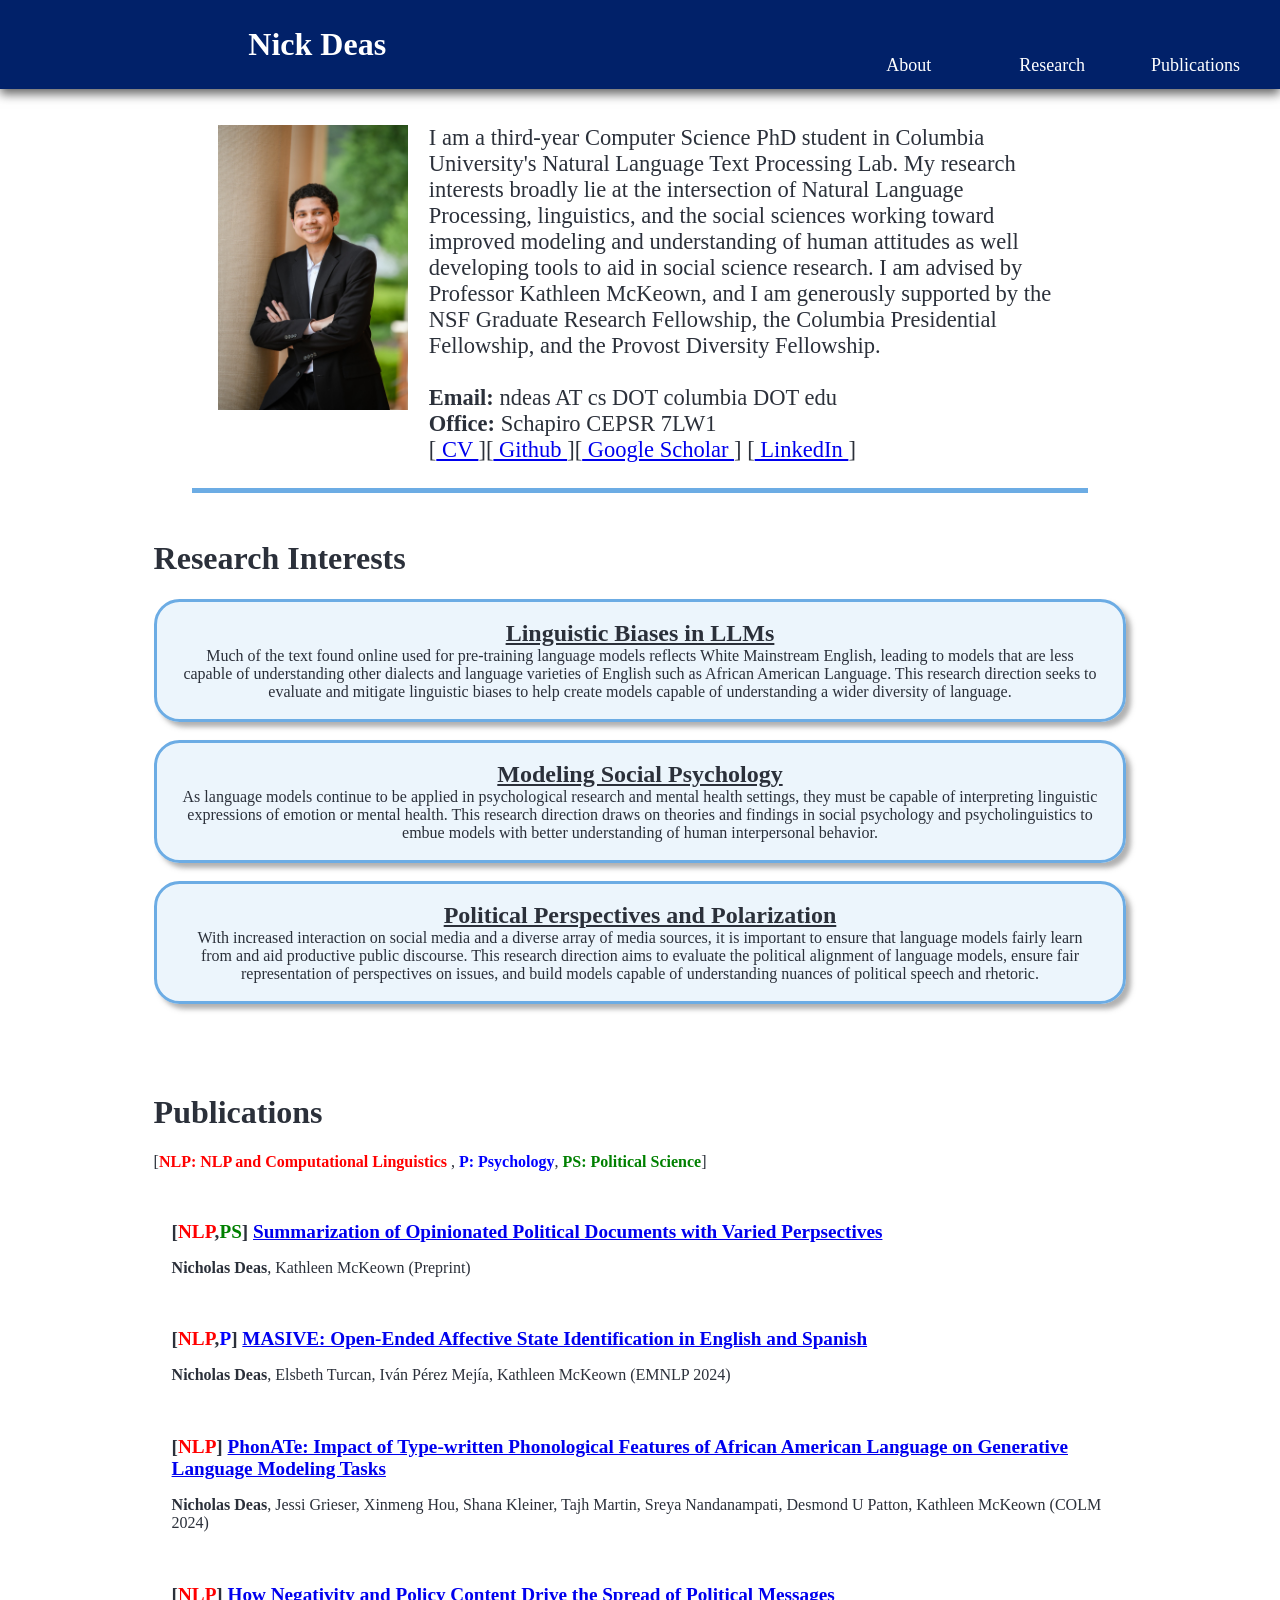
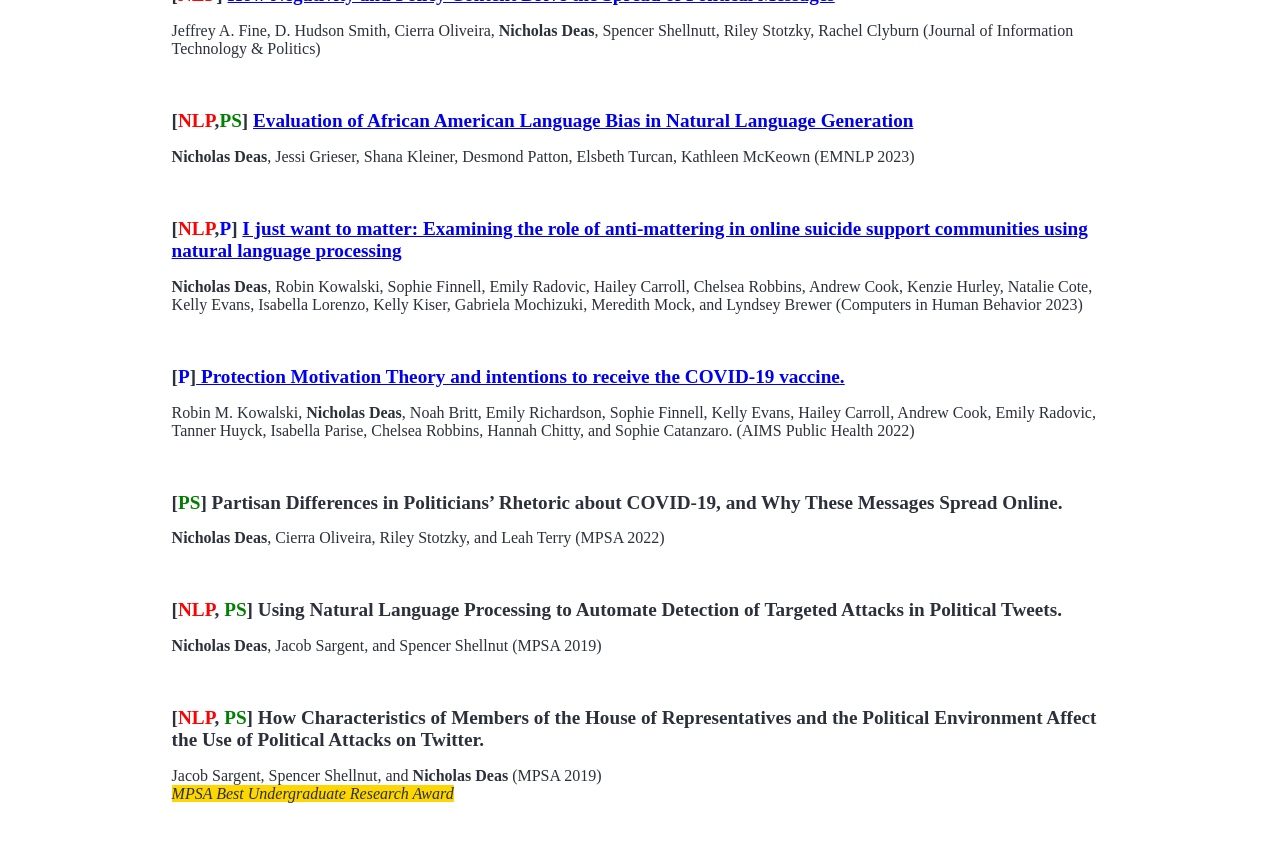
==== index.html @ c9cee037 "November 2024 Update" ====
<!DOCTYPE html>

<html>
	<head>
		<title> Nicholas Deas - PhD Student </title>


		<link rel="stylesheet" href="./static/css/stylesheet.css">

	</head>

	<body>

		<div id = 'header'>

			<div class = 'header-spacer'>

			</div>

			<h1>
				Nick Deas
			</h1>

			<div class = 'header-spacer'>

			</div>

			<div class = 'nav-item'>
				<a href = '#about-box'> About </a>
			</div>

			<div class = 'nav-item'>
				<a href = '#research-box'> Research </a>
			</div>

			<div class = 'nav-item'>
				<a href = '#pub-box'> Publications </a>
			</div>

		</div>

		<div id = 'main'>

			<div id = 'about-box' class = 'content-box'>

				<div class = 'img-box'>
					<img src='./static/images/headshot.jpg'/>
				</div>

				<div class = 'bio-box'>
					I am a third-year Computer Science PhD student in Columbia University's Natural Language Text Processing Lab. My research interests broadly lie at the intersection of Natural Language Processing, linguistics, and the social sciences working toward improved modeling and understanding of human attitudes as well developing tools to aid in social science research. I am advised by Professor Kathleen McKeown, and I am generously supported by the NSF Graduate Research Fellowship, the Columbia Presidential Fellowship, and the Provost Diversity Fellowship.
				<!-- </div> -->

				<!-- <div class = 'contact-box'> -->
					<br>
					<br><strong>Email:</strong> ndeas AT cs DOT columbia DOT edu 
					<br><strong> Office: </strong> Schapiro CEPSR 7LW1 
					<br>[<a href = 'https://www.nicholasdeas.com/cv.pdf'> CV </a>][<a href='https://github.com/NickDeas'> Github </a>][<a href="https://scholar.google.com/citations?user=hwiDX74AAAAJ&hl=en&authuser=2"> Google Scholar </a>] [<a href="https://www.linkedin.com/in/ndeas/"> LinkedIn </a>]
				</div>
			</div>

			<div id = 'research-box' class = 'content-box'>
				<h1> Research Interests </h1>
				<div class = 'research-interest'>
					<h2> Linguistic Biases in LLMs </h2>
					<p>
						Much of the text found online used for pre-training language models reflects White Mainstream English, leading to models that are less capable of understanding other dialects and language varieties of English such as African American Language. This research direction seeks to evaluate and mitigate linguistic biases to help create models capable of understanding a wider diversity of language.
					</p>
				</div>

				<div class = 'research-interest'>
					<h2> Modeling Social Psychology </h2>
					<p>
						As language models continue to be applied in psychological research and mental health settings, they must be capable of interpreting linguistic expressions of emotion or mental health. This research direction draws on theories and findings in social psychology and psycholinguistics to embue models with better understanding of human interpersonal behavior.
					</p>
				</div>

				<div class = 'research-interest'>
					<h2> Political Perspectives and Polarization </h2>
					<p>
						With increased interaction on social media and a diverse array of media sources, it is important to ensure that language models fairly learn from and aid productive public discourse. This research direction aims to evaluate the political alignment of language models, ensure fair representation of perspectives on issues, and build models capable of understanding nuances of political speech and rhetoric.
					</p>
				</div>
			</div> 

			<div id = 'pub-box' class = 'content-box'>
				<h1> Publications </h1>
				<p> [<strong style='color: red'>NLP: NLP and Computational Linguistics </strong>, <strong style = 'color:blue'> P: Psychology</strong>, <strong style='color: green'> PS: Political Science</strong>]
				<p>
				
				<div class = 'pub-item'>
					<h2>[<strong style='color:red'>NLP</strong>,<strong style='color:green'>PS</strong>]<strong> <a href = 'https://arxiv.org/abs/2411.04093'> Summarization of Opinionated Political Documents with Varied Perpsectives </a></strong> </h2>
					<strong>Nicholas Deas</strong>, Kathleen McKeown (Preprint)
				</div>
				
				<div class = 'pub-item'>
					<h2>[<strong style='color:red'>NLP</strong>,<strong style='color:blue'>P</strong>]<strong> <a href = 'https://aclanthology.org/2024.emnlp-main.1139/'> MASIVE: Open-Ended Affective State Identification in English and Spanish </a></strong> </h2>
					<strong>Nicholas Deas</strong>, Elsbeth Turcan, Iván Pérez Mejía, Kathleen McKeown (EMNLP 2024)
				</div>
				
				<div class = 'pub-item'>
					<h2>[<strong style='color:red'>NLP</strong>]<strong> <a href = 'https://openreview.net/pdf?id=rXEwxmnGQs'> PhonATe: Impact of Type-written Phonological Features of African American Language on Generative Language Modeling Tasks  </a></strong> </h2>
					<strong>Nicholas Deas</strong>, Jessi Grieser, Xinmeng Hou, Shana Kleiner, Tajh Martin, Sreya Nandanampati, Desmond U Patton, Kathleen McKeown (COLM 2024)
				</div>

				<div class = 'pub-item'>
					<h2>[<strong style='color:red'>NLP</strong>]<strong> <a href = 'https://www.tandfonline.com/doi/abs/10.1080/19331681.2024.2352475'> How Negativity and Policy Content Drive the Spread of Political Messages  </a></strong> </h2>
					Jeffrey A. Fine, D. Hudson Smith, Cierra Oliveira, <strong>Nicholas Deas</strong>, Spencer Shellnutt, Riley Stotzky, Rachel Clyburn (Journal of Information Technology &amp; Politics)
				</div>
				
				<div class = 'pub-item'>
					<h2>[<strong style='color:red'>NLP</strong>,<strong style='color:green'>PS</strong>]<strong> <a href = 'https://aclanthology.org/2023.emnlp-main.421/'> Evaluation of African American Language Bias in Natural Language Generation </a></strong> </h2>
					<strong>Nicholas Deas</strong>, Jessi Grieser, Shana Kleiner, Desmond Patton, Elsbeth Turcan, Kathleen McKeown (EMNLP 2023)
				</div>

				<div class = 'pub-item'>
					<h2>[<strong style='color:red'>NLP</strong>,<strong style='color:blue'>P</strong>]<strong> <a href = 'https://doi.org/10.1016/j.chb.2022.107499'> I just want to matter: Examining the role of anti-mattering in online suicide support communities using natural language processing </a></strong> </h2>
					<strong>Nicholas Deas</strong>, Robin Kowalski, Sophie Finnell, Emily Radovic, Hailey Carroll, Chelsea Robbins, Andrew Cook, Kenzie Hurley, Natalie Cote, Kelly Evans, Isabella Lorenzo, Kelly Kiser, Gabriela Mochizuki, Meredith Mock, and Lyndsey Brewer (Computers in Human Behavior 2023)
				</div>

				<div class = 'pub-item'>
					<h2><strong> [<strong style='color:blue'>P</strong>]<a href = 'https://doi.org/10.1177/15248399211070807'> Protection Motivation Theory and intentions to receive the COVID-19 vaccine. </a> </strong> </h2>

					Robin M. Kowalski, <strong>Nicholas Deas</strong>, Noah Britt, Emily Richardson, Sophie Finnell, Kelly Evans, Hailey Carroll, Andrew Cook, Emily Radovic, Tanner Huyck, Isabella Parise, Chelsea Robbins, Hannah Chitty, and Sophie Catanzaro. (AIMS Public Health 2022) 
				</div>
				

				<div class = 'pub-item'>
					<h2><strong> [<strong style='color:green'>PS</strong>] Partisan Differences in Politicians’ Rhetoric about COVID-19, and Why These Messages Spread Online. </strong> </h2>

					<strong>Nicholas Deas</strong>, Cierra Oliveira, Riley Stotzky, and Leah Terry (MPSA 2022)
				</div>

				<div class = 'pub-item'>
					<h2><strong> [<strong style='color:red'>NLP</strong>, <strong style='color:green'>PS</strong>] Using Natural Language Processing to Automate Detection of Targeted Attacks in Political Tweets. </strong> </h2>

					<strong>Nicholas Deas</strong>, Jacob Sargent, and Spencer Shellnut (MPSA 2019)
				</div>

				<div class = 'pub-item'>
					<h2><strong> [<strong style='color:red'>NLP</strong>, <strong style='color:green'>PS</strong>] How Characteristics of Members of the House of Representatives and the Political Environment Affect the Use of Political Attacks on Twitter. </strong> </h2>
					
					Jacob Sargent, Spencer Shellnut, and <strong>Nicholas Deas</strong> (MPSA 2019)
					<br>
					<em style = 'background-color: gold'>MPSA Best Undergraduate Research Award</em>
					

				</div>
			</div>

		</div>


	</body>

</html>
---- static/css/stylesheet.css ----
/*
	Dark Blue: #012169
	Light Blue: #6CACE4

*/

html, body {
	width: 100%;
	margin: 0px;
	padding: 0px;

	font-family: "Lucida Sans";

	color: #2B303A;

	scroll-behavior: smooth;

}

#header {
	width: 98vw;
	height: 7vh;

	background-color: #012169;

	display: flex;
	flex-direction: horizontal;
	justify-content: center;
/*	align-items: center;*/

	padding: 1vw;

	position: fixed;
	top: 0px;

	z-index: 10;

	box-shadow: 0px 5px 10px rgba(100, 100, 100, 100);

}

#header h1 {
	flex: 3;

	color: white;
	font-size: 2.5vw;

	align-self: center;
}

#header .header-spacer {
	flex-grow: 2;
}

#header .nav-item {
	flex: 1;

	position: relative;

	margin-bottom: 0px;
	margin-top: auto;
	margin-left: 1vw;
	margin-right: 1vw;

	text-align: center;
}

.nav-item a {

	text-align: center;

	text-decoration: none;
	color: white;

	font-size: 2vh;

	transition: .25s;
}

.nav-item a:hover {
	color: #6CACE4;
	font-size: 2.5vh;
}

#main {
	position: absolute;
	top: 9vh;

	width: 100%;
	margin: 0px;
	padding: 0px;

	padding-top: 2vh;

/*	border: 2px solid green;*/
}

/* About */

.content-box {
	width: 76vw;

	margin-left: 10vw;
	margin-right: 10vw;
	padding: 2vw;


/*	outline: 2px solid green;*/
}

#about-box {
	display: flex;

	width: 66vw;
	margin-left: 15vw;
	margin-right: 15vw;

	border-bottom: 5px solid #6CACE4;
}

#about-box .img-box {
	flex: 1;
}

.img-box img {
	max-height: 90%;
	max-width: 90%;

	width: auto;
	height: auto;

	position: relative;

	vertical-align: middle;
}

#about-box .bio-box {
	flex: 3;

	font-size: 2.5vh;

	align-self: center;
}

#research-box {
	display: flex;

	flex-direction: column;
	justify-content: stretch;

/*	outline: 2px solid blue;*/
}

.research-interest {
	flex: 1;
	border: 3px solid #6CACE4;
	background-color: #6CACE420;
	border-radius: 2vw;

	padding-left: 2vw;
	padding-right: 2vw;
	padding-top: 2vh;
	padding-bottom: 2vh;
	margin-bottom: 2vh;
	margin-left: 0px;
	margin-right: 0px;

	box-shadow: 5px 5px 5px rgba(100,100,100,0.5);

}

.research-interest h2 {
	text-align: center;

	text-decoration: underline;

	padding: 0%;
	margin: 0%;
	max-width: 100%;
}

.research-interest p {
	text-align: center;

	padding: 0%;
	margin: 0%;
	max-width: 100%;
}

.pub-item {
	padding: 2vh;
}

.pub-item h2 {
	font-size: 1.5vw;
}
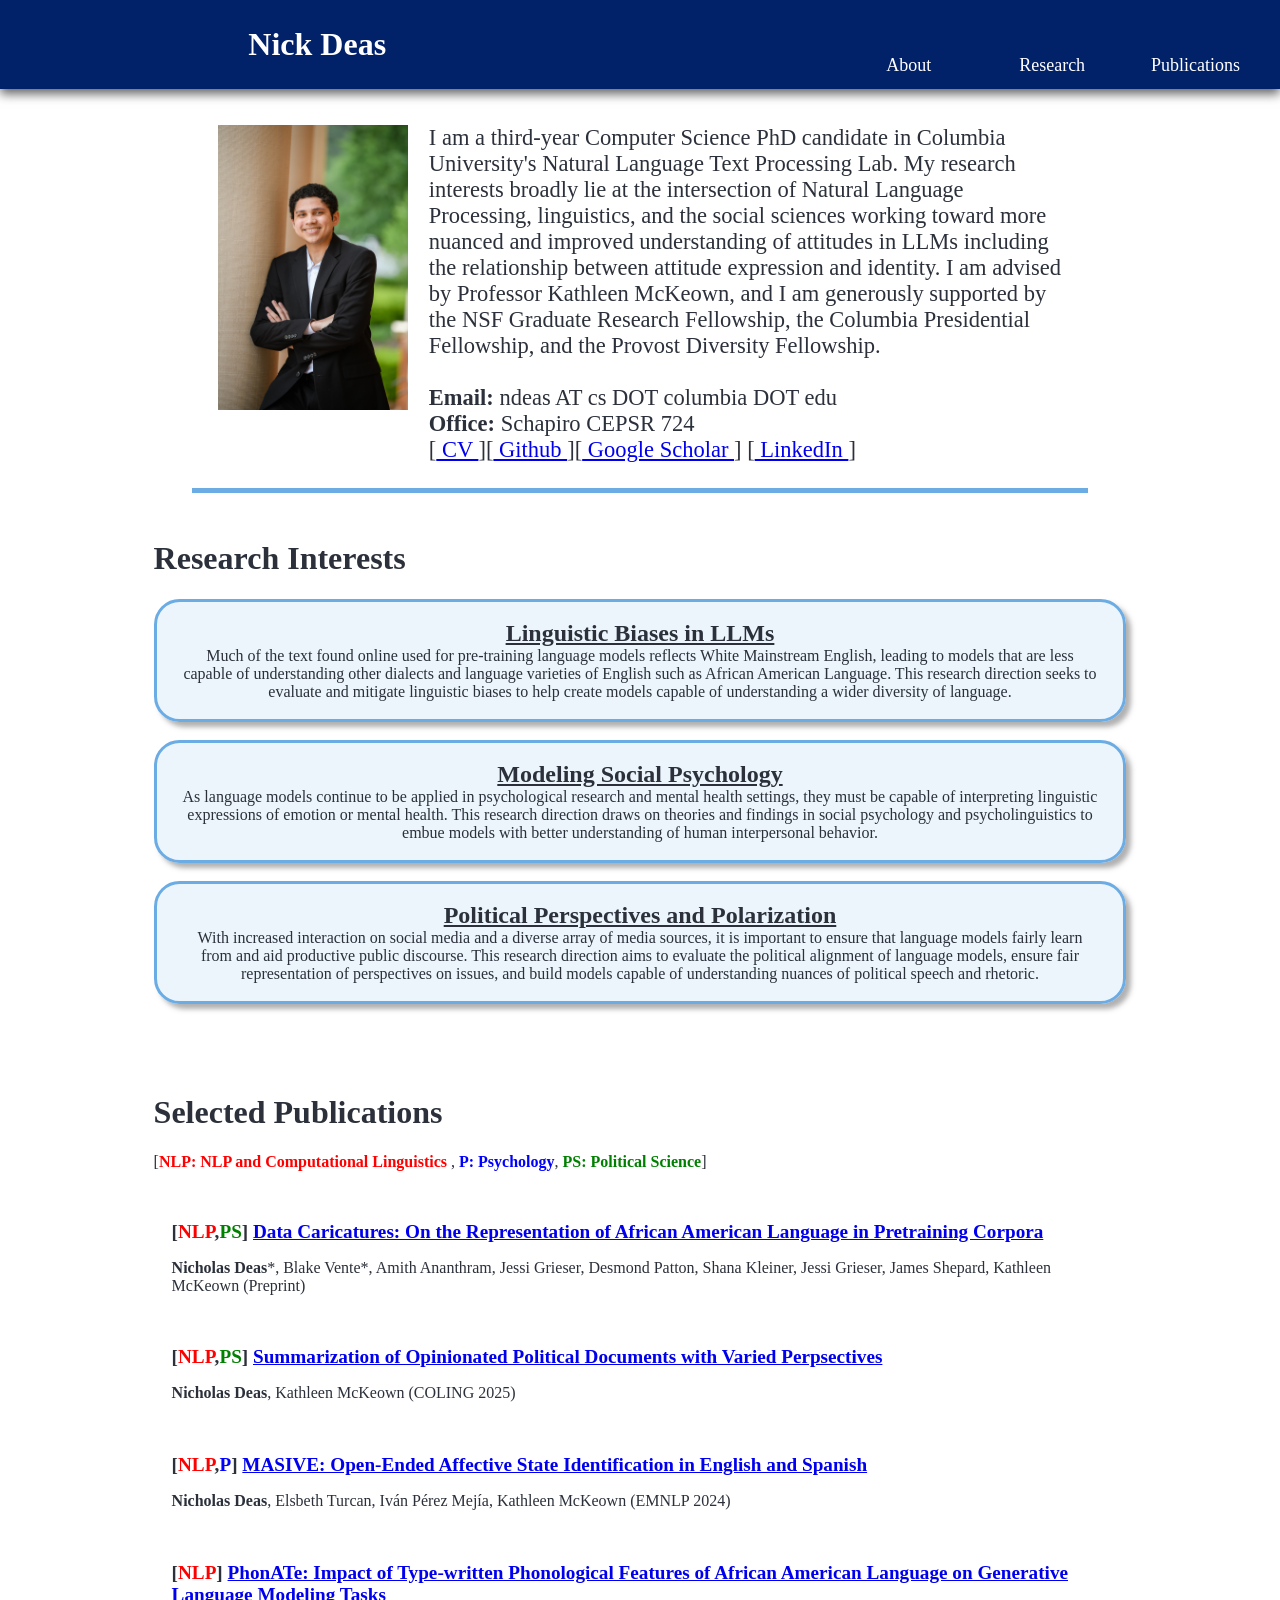
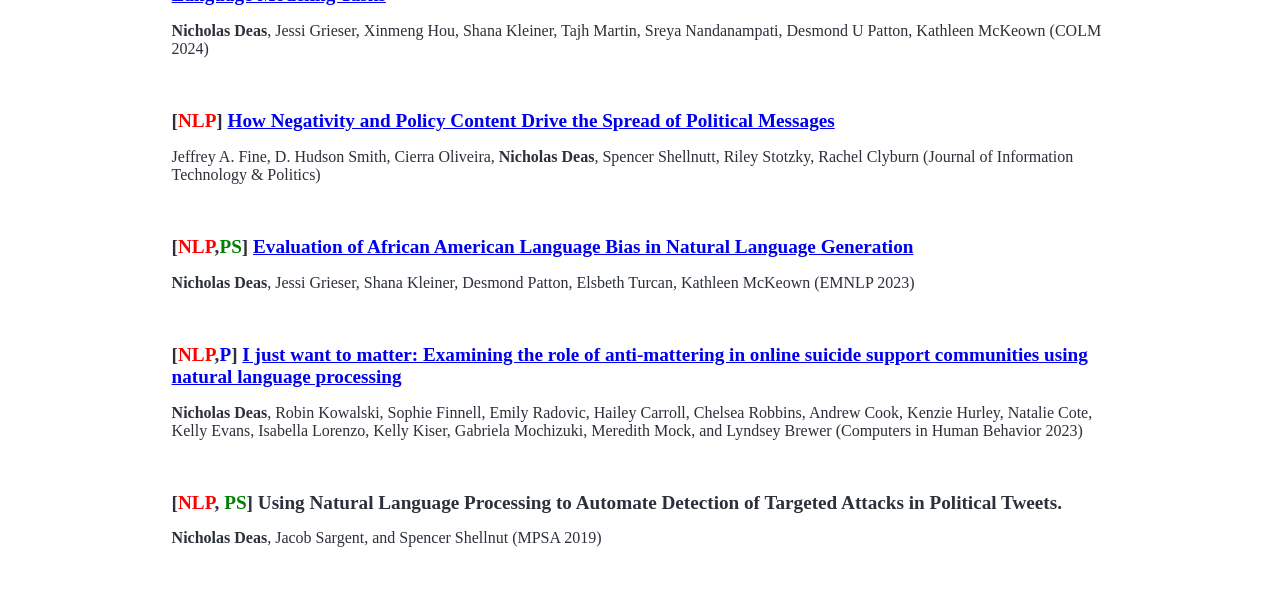
==== commit b9457313: "Update index.html" ====
--- a/index.html
+++ b/index.html
@@ -48,13 +48,13 @@
 				</div>
 
 				<div class = 'bio-box'>
-					I am a third-year Computer Science PhD student in Columbia University's Natural Language Text Processing Lab. My research interests broadly lie at the intersection of Natural Language Processing, linguistics, and the social sciences working toward improved modeling and understanding of human attitudes as well developing tools to aid in social science research. I am advised by Professor Kathleen McKeown, and I am generously supported by the NSF Graduate Research Fellowship, the Columbia Presidential Fellowship, and the Provost Diversity Fellowship.
+					I am a third-year Computer Science PhD candidate in Columbia University's Natural Language Text Processing Lab. My research interests broadly lie at the intersection of Natural Language Processing, linguistics, and the social sciences working toward more nuanced and improved understanding of attitudes in LLMs including the relationship between attitude expression and identity. I am advised by Professor Kathleen McKeown, and I am generously supported by the NSF Graduate Research Fellowship, the Columbia Presidential Fellowship, and the Provost Diversity Fellowship.
 				<!-- </div> -->
 
 				<!-- <div class = 'contact-box'> -->
 					<br>
 					<br><strong>Email:</strong> ndeas AT cs DOT columbia DOT edu 
-					<br><strong> Office: </strong> Schapiro CEPSR 7LW1 
+					<br><strong> Office: </strong> Schapiro CEPSR 724
 					<br>[<a href = 'https://www.nicholasdeas.com/cv.pdf'> CV </a>][<a href='https://github.com/NickDeas'> Github </a>][<a href="https://scholar.google.com/citations?user=hwiDX74AAAAJ&hl=en&authuser=2"> Google Scholar </a>] [<a href="https://www.linkedin.com/in/ndeas/"> LinkedIn </a>]
 				</div>
 			</div>
@@ -84,13 +84,18 @@
 			</div> 
 
 			<div id = 'pub-box' class = 'content-box'>
-				<h1> Publications </h1>
+				<h1> Selected Publications </h1>
 				<p> [<strong style='color: red'>NLP: NLP and Computational Linguistics </strong>, <strong style = 'color:blue'> P: Psychology</strong>, <strong style='color: green'> PS: Political Science</strong>]
 				<p>
-				
+
 				<div class = 'pub-item'>
-					<h2>[<strong style='color:red'>NLP</strong>,<strong style='color:green'>PS</strong>]<strong> <a href = 'https://arxiv.org/abs/2411.04093'> Summarization of Opinionated Political Documents with Varied Perpsectives </a></strong> </h2>
-					<strong>Nicholas Deas</strong>, Kathleen McKeown (Preprint)
+					<h2>[<strong style='color:red'>NLP</strong>,<strong style='color:green'>PS</strong>]<strong> <a href = 'https://arxiv.org/pdf/2503.10789?'> Data Caricatures: On the Representation of African American Language in Pretraining Corpora </a></strong> </h2>
+					<strong>Nicholas Deas</strong>*, Blake Vente*, Amith Ananthram, Jessi Grieser, Desmond Patton, Shana Kleiner, Jessi Grieser, James Shepard, Kathleen McKeown (Preprint)
+				</div>
+					
+				<div class = 'pub-item'>
+					<h2>[<strong style='color:red'>NLP</strong>,<strong style='color:green'>PS</strong>]<strong> <a href = 'https://aclanthology.org/2025.coling-main.539/'> Summarization of Opinionated Political Documents with Varied Perpsectives </a></strong> </h2>
+					<strong>Nicholas Deas</strong>, Kathleen McKeown (COLING 2025)
 				</div>
 				
 				<div class = 'pub-item'>
@@ -116,35 +121,12 @@
 				<div class = 'pub-item'>
 					<h2>[<strong style='color:red'>NLP</strong>,<strong style='color:blue'>P</strong>]<strong> <a href = 'https://doi.org/10.1016/j.chb.2022.107499'> I just want to matter: Examining the role of anti-mattering in online suicide support communities using natural language processing </a></strong> </h2>
 					<strong>Nicholas Deas</strong>, Robin Kowalski, Sophie Finnell, Emily Radovic, Hailey Carroll, Chelsea Robbins, Andrew Cook, Kenzie Hurley, Natalie Cote, Kelly Evans, Isabella Lorenzo, Kelly Kiser, Gabriela Mochizuki, Meredith Mock, and Lyndsey Brewer (Computers in Human Behavior 2023)
-				</div>
-
-				<div class = 'pub-item'>
-					<h2><strong> [<strong style='color:blue'>P</strong>]<a href = 'https://doi.org/10.1177/15248399211070807'> Protection Motivation Theory and intentions to receive the COVID-19 vaccine. </a> </strong> </h2>
-
-					Robin M. Kowalski, <strong>Nicholas Deas</strong>, Noah Britt, Emily Richardson, Sophie Finnell, Kelly Evans, Hailey Carroll, Andrew Cook, Emily Radovic, Tanner Huyck, Isabella Parise, Chelsea Robbins, Hannah Chitty, and Sophie Catanzaro. (AIMS Public Health 2022) 
-				</div>
-				
-
-				<div class = 'pub-item'>
-					<h2><strong> [<strong style='color:green'>PS</strong>] Partisan Differences in Politicians’ Rhetoric about COVID-19, and Why These Messages Spread Online. </strong> </h2>
-
-					<strong>Nicholas Deas</strong>, Cierra Oliveira, Riley Stotzky, and Leah Terry (MPSA 2022)
-				</div>
+				</div>	
 
 				<div class = 'pub-item'>
 					<h2><strong> [<strong style='color:red'>NLP</strong>, <strong style='color:green'>PS</strong>] Using Natural Language Processing to Automate Detection of Targeted Attacks in Political Tweets. </strong> </h2>
 
 					<strong>Nicholas Deas</strong>, Jacob Sargent, and Spencer Shellnut (MPSA 2019)
-				</div>
-
-				<div class = 'pub-item'>
-					<h2><strong> [<strong style='color:red'>NLP</strong>, <strong style='color:green'>PS</strong>] How Characteristics of Members of the House of Representatives and the Political Environment Affect the Use of Political Attacks on Twitter. </strong> </h2>
-					
-					Jacob Sargent, Spencer Shellnut, and <strong>Nicholas Deas</strong> (MPSA 2019)
-					<br>
-					<em style = 'background-color: gold'>MPSA Best Undergraduate Research Award</em>
-					
-
 				</div>
 			</div>
 
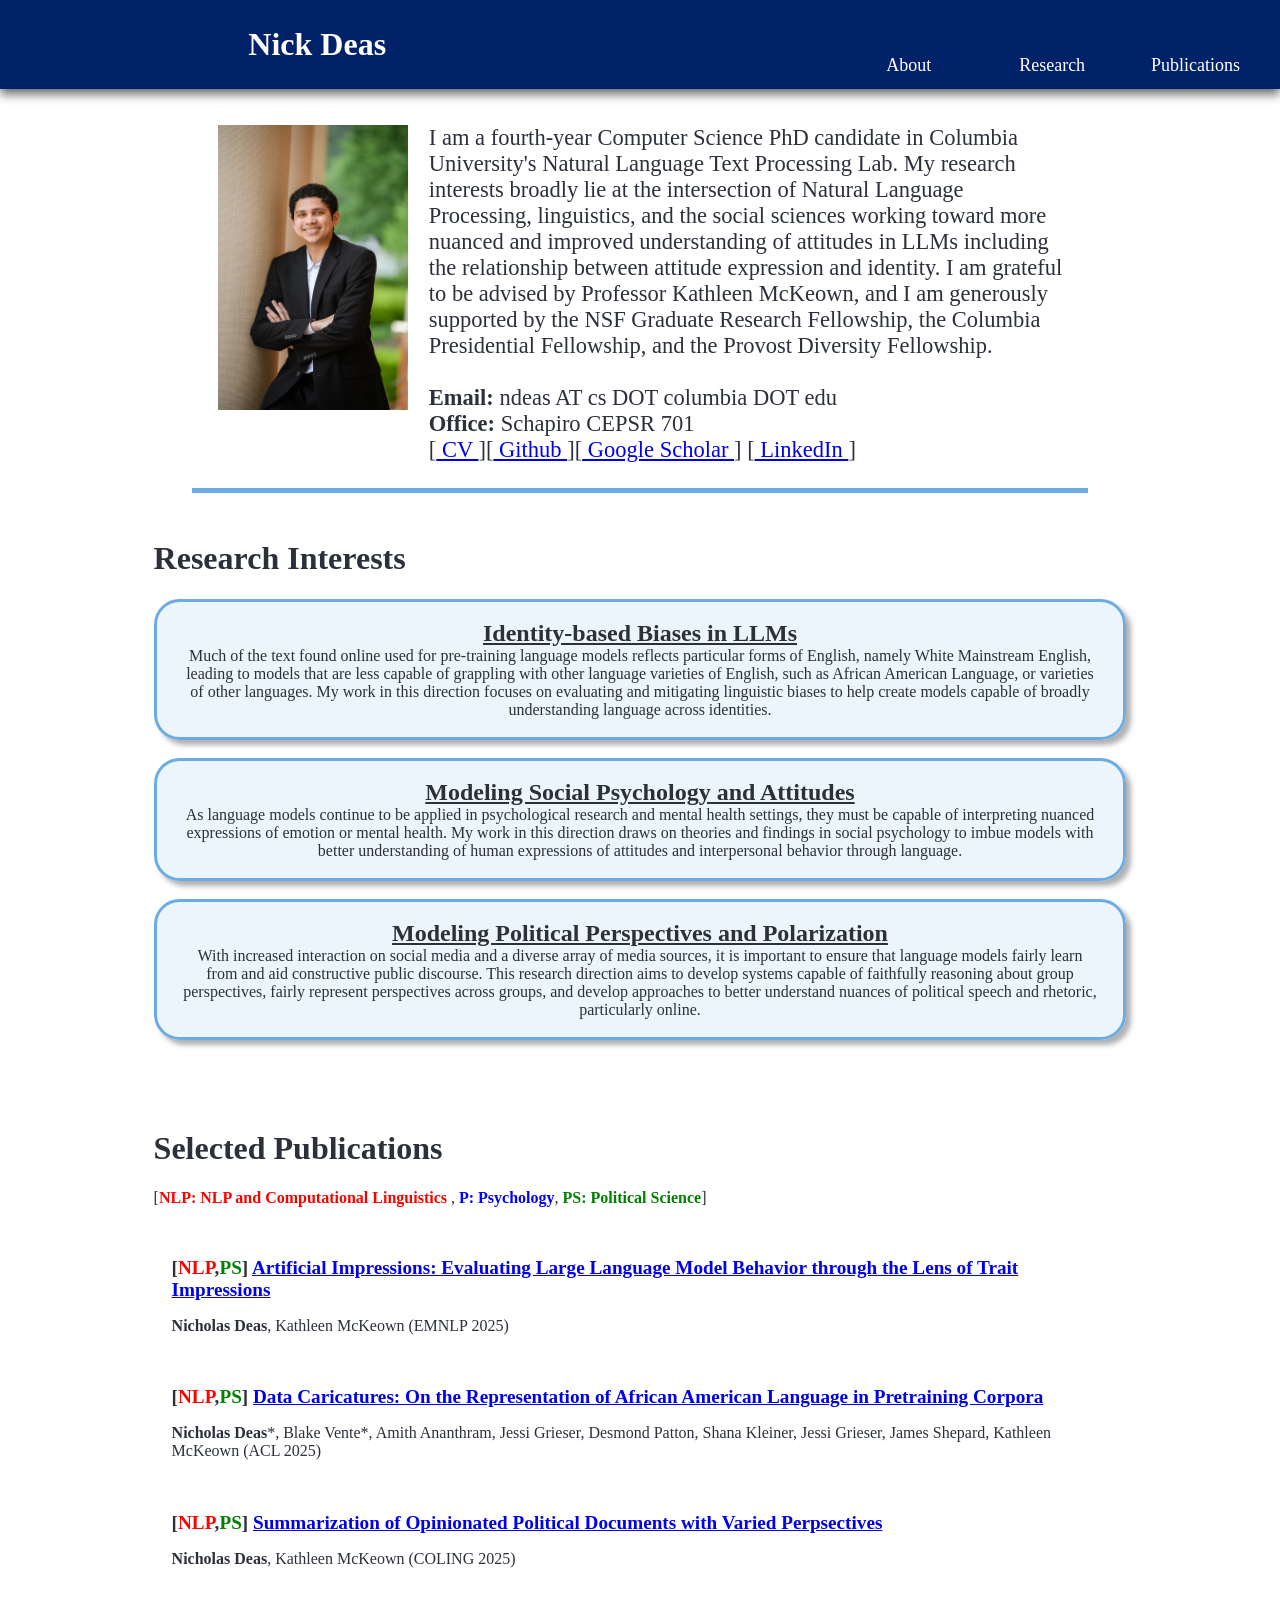
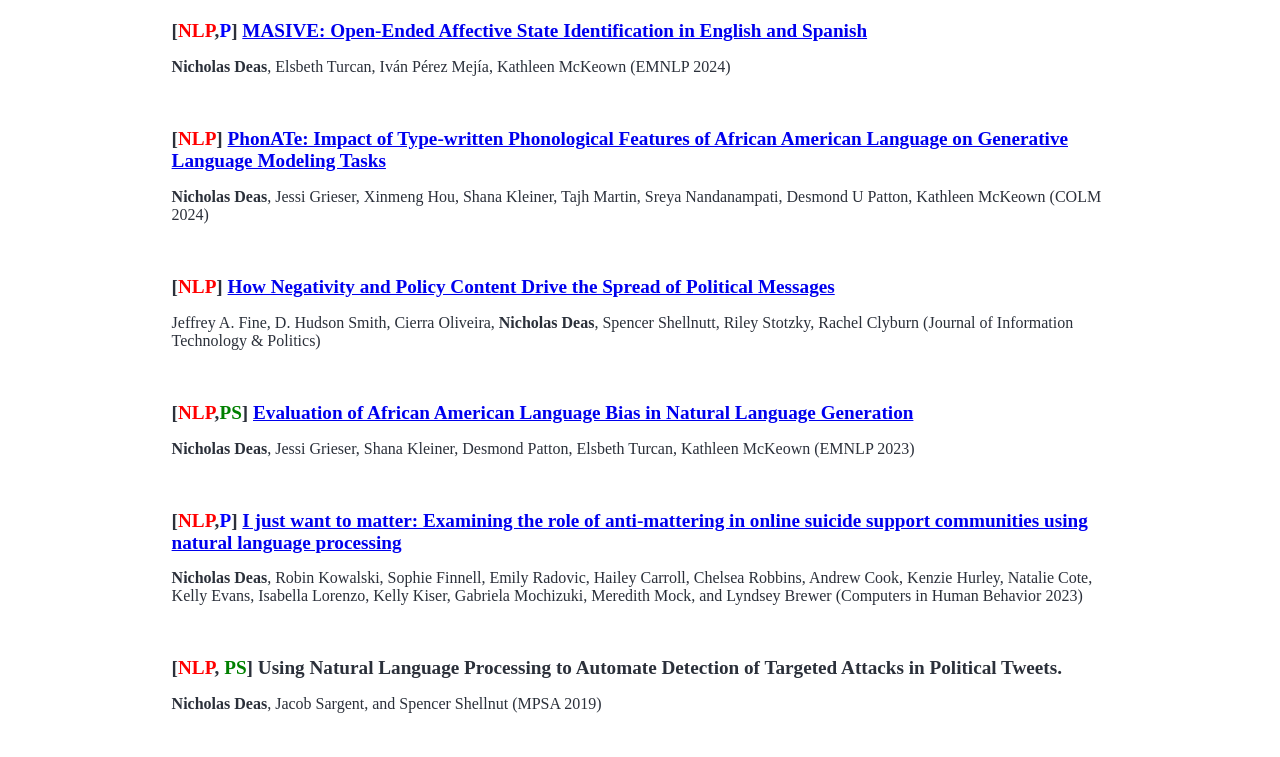
==== commit e6f5c84d: "Paper and Bio Update" ====
--- a/index.html
+++ b/index.html
@@ -48,13 +48,13 @@
 				</div>
 
 				<div class = 'bio-box'>
-					I am a third-year Computer Science PhD candidate in Columbia University's Natural Language Text Processing Lab. My research interests broadly lie at the intersection of Natural Language Processing, linguistics, and the social sciences working toward more nuanced and improved understanding of attitudes in LLMs including the relationship between attitude expression and identity. I am advised by Professor Kathleen McKeown, and I am generously supported by the NSF Graduate Research Fellowship, the Columbia Presidential Fellowship, and the Provost Diversity Fellowship.
+					I am a fourth-year Computer Science PhD candidate in Columbia University's Natural Language Text Processing Lab. My research interests broadly lie at the intersection of Natural Language Processing, linguistics, and the social sciences working toward more nuanced and improved understanding of attitudes in LLMs including the relationship between attitude expression and identity. I am grateful to be advised by Professor Kathleen McKeown, and I am generously supported by the NSF Graduate Research Fellowship, the Columbia Presidential Fellowship, and the Provost Diversity Fellowship.
 				<!-- </div> -->
 
 				<!-- <div class = 'contact-box'> -->
 					<br>
 					<br><strong>Email:</strong> ndeas AT cs DOT columbia DOT edu 
-					<br><strong> Office: </strong> Schapiro CEPSR 724
+					<br><strong> Office: </strong> Schapiro CEPSR 701
 					<br>[<a href = 'https://www.nicholasdeas.com/cv.pdf'> CV </a>][<a href='https://github.com/NickDeas'> Github </a>][<a href="https://scholar.google.com/citations?user=hwiDX74AAAAJ&hl=en&authuser=2"> Google Scholar </a>] [<a href="https://www.linkedin.com/in/ndeas/"> LinkedIn </a>]
 				</div>
 			</div>
@@ -62,23 +62,23 @@
 			<div id = 'research-box' class = 'content-box'>
 				<h1> Research Interests </h1>
 				<div class = 'research-interest'>
-					<h2> Linguistic Biases in LLMs </h2>
+					<h2> Identity-based Biases in LLMs </h2>
 					<p>
-						Much of the text found online used for pre-training language models reflects White Mainstream English, leading to models that are less capable of understanding other dialects and language varieties of English such as African American Language. This research direction seeks to evaluate and mitigate linguistic biases to help create models capable of understanding a wider diversity of language.
+						Much of the text found online used for pre-training language models reflects particular forms of English, namely White Mainstream English, leading to models that are less capable of grappling with other language varieties of English, such as African American Language, or varieties of other languages. My work in this direction focuses on evaluating and mitigating linguistic biases to help create models capable of broadly understanding language across identities.
 					</p>
 				</div>
 
 				<div class = 'research-interest'>
-					<h2> Modeling Social Psychology </h2>
+					<h2> Modeling Social Psychology and Attitudes</h2>
 					<p>
-						As language models continue to be applied in psychological research and mental health settings, they must be capable of interpreting linguistic expressions of emotion or mental health. This research direction draws on theories and findings in social psychology and psycholinguistics to embue models with better understanding of human interpersonal behavior.
+						As language models continue to be applied in psychological research and mental health settings, they must be capable of interpreting nuanced expressions of emotion or mental health. My work in this direction draws on theories and findings in social psychology to imbue models with better understanding of human expressions of attitudes and interpersonal behavior through language.
 					</p>
 				</div>
 
 				<div class = 'research-interest'>
-					<h2> Political Perspectives and Polarization </h2>
+					<h2> Modeling Political Perspectives and Polarization </h2>
 					<p>
-						With increased interaction on social media and a diverse array of media sources, it is important to ensure that language models fairly learn from and aid productive public discourse. This research direction aims to evaluate the political alignment of language models, ensure fair representation of perspectives on issues, and build models capable of understanding nuances of political speech and rhetoric.
+						With increased interaction on social media and a diverse array of media sources, it is important to ensure that language models fairly learn from and aid constructive public discourse. This research direction aims to develop systems capable of faithfully reasoning about group perspectives, fairly represent perspectives across groups, and develop approaches to better understand nuances of political speech and rhetoric, particularly online.
 					</p>
 				</div>
 			</div> 
@@ -89,8 +89,13 @@
 				<p>
 
 				<div class = 'pub-item'>
-					<h2>[<strong style='color:red'>NLP</strong>,<strong style='color:green'>PS</strong>]<strong> <a href = 'https://arxiv.org/pdf/2503.10789?'> Data Caricatures: On the Representation of African American Language in Pretraining Corpora </a></strong> </h2>
-					<strong>Nicholas Deas</strong>*, Blake Vente*, Amith Ananthram, Jessi Grieser, Desmond Patton, Shana Kleiner, Jessi Grieser, James Shepard, Kathleen McKeown (Preprint)
+					<h2>[<strong style='color:red'>NLP</strong>,<strong style='color:green'>PS</strong>]<strong> <a href = 'https://aclanthology.org/2025.emnlp-main.981/'> Artificial Impressions: Evaluating Large Language Model Behavior through the Lens of Trait Impressions </a></strong> </h2>
+					<strong>Nicholas Deas</strong>, Kathleen McKeown (EMNLP 2025)
+				</div>
+
+				<div class = 'pub-item'>
+					<h2>[<strong style='color:red'>NLP</strong>,<strong style='color:green'>PS</strong>]<strong> <a href = 'https://aclanthology.org/2025.acl-long.1416/'> Data Caricatures: On the Representation of African American Language in Pretraining Corpora </a></strong> </h2>
+					<strong>Nicholas Deas</strong>*, Blake Vente*, Amith Ananthram, Jessi Grieser, Desmond Patton, Shana Kleiner, Jessi Grieser, James Shepard, Kathleen McKeown (ACL 2025)
 				</div>
 					
 				<div class = 'pub-item'>
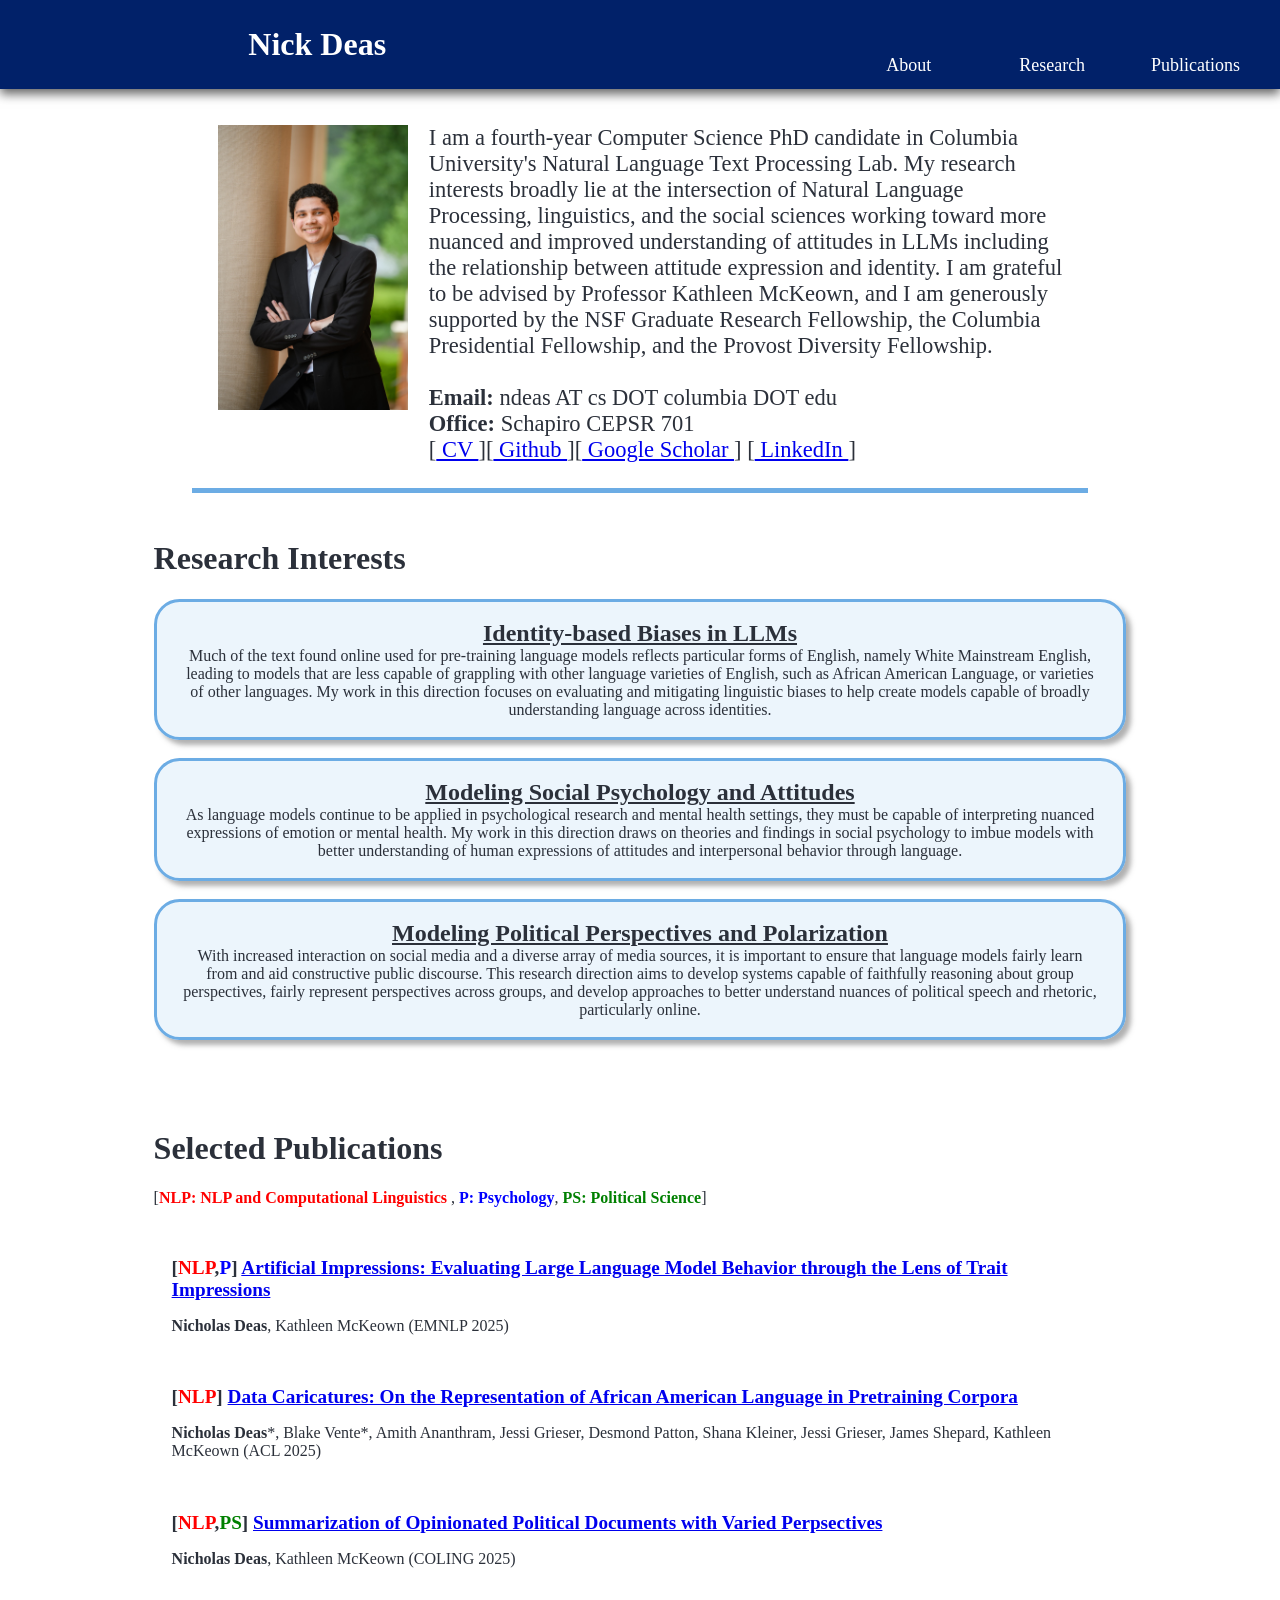
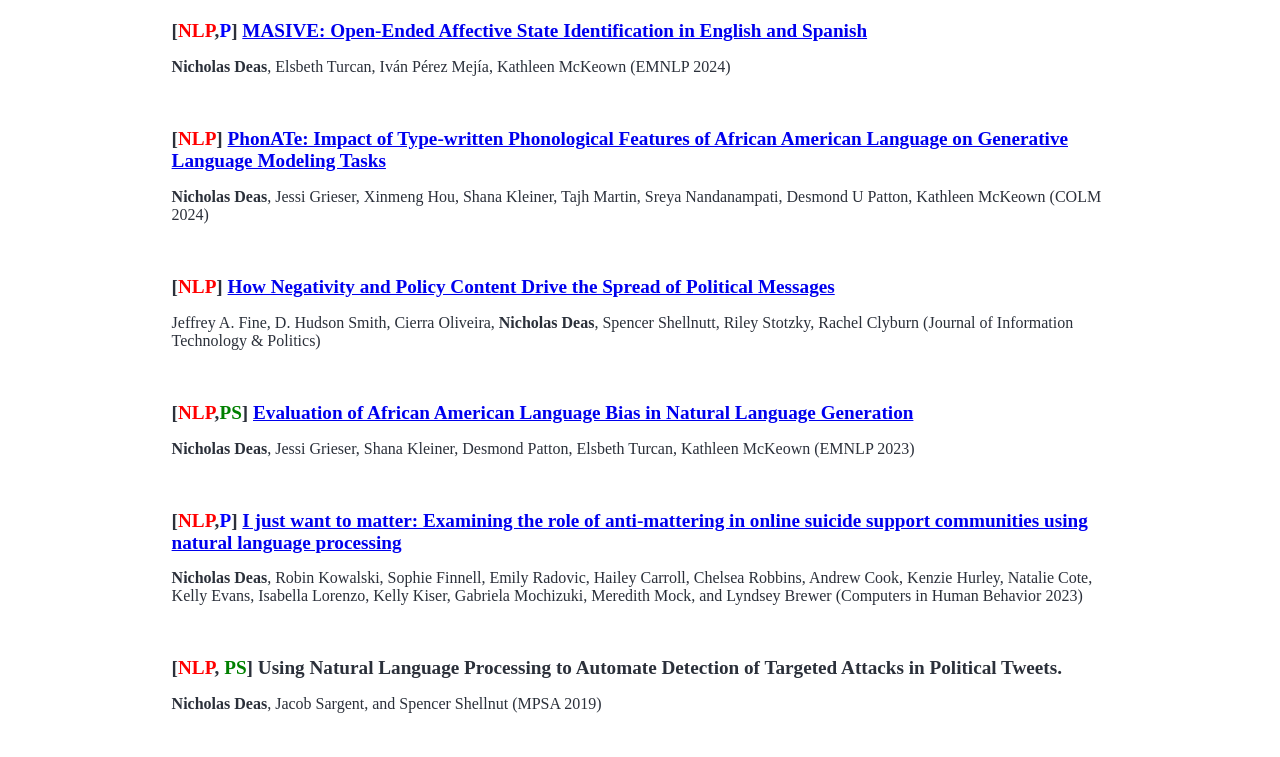
==== commit d647b5fd: "Quick fix" ====
--- a/index.html
+++ b/index.html
@@ -89,12 +89,12 @@
 				<p>
 
 				<div class = 'pub-item'>
-					<h2>[<strong style='color:red'>NLP</strong>,<strong style='color:green'>PS</strong>]<strong> <a href = 'https://aclanthology.org/2025.emnlp-main.981/'> Artificial Impressions: Evaluating Large Language Model Behavior through the Lens of Trait Impressions </a></strong> </h2>
+					<h2>[<strong style='color:red'>NLP</strong>,<strong style='color:blue'>P</strong>]<strong> <a href = 'https://aclanthology.org/2025.emnlp-main.981/'> Artificial Impressions: Evaluating Large Language Model Behavior through the Lens of Trait Impressions </a></strong> </h2>
 					<strong>Nicholas Deas</strong>, Kathleen McKeown (EMNLP 2025)
 				</div>
 
 				<div class = 'pub-item'>
-					<h2>[<strong style='color:red'>NLP</strong>,<strong style='color:green'>PS</strong>]<strong> <a href = 'https://aclanthology.org/2025.acl-long.1416/'> Data Caricatures: On the Representation of African American Language in Pretraining Corpora </a></strong> </h2>
+					<h2>[<strong style='color:red'>NLP</strong>]<strong> <a href = 'https://aclanthology.org/2025.acl-long.1416/'> Data Caricatures: On the Representation of African American Language in Pretraining Corpora </a></strong> </h2>
 					<strong>Nicholas Deas</strong>*, Blake Vente*, Amith Ananthram, Jessi Grieser, Desmond Patton, Shana Kleiner, Jessi Grieser, James Shepard, Kathleen McKeown (ACL 2025)
 				</div>
 					
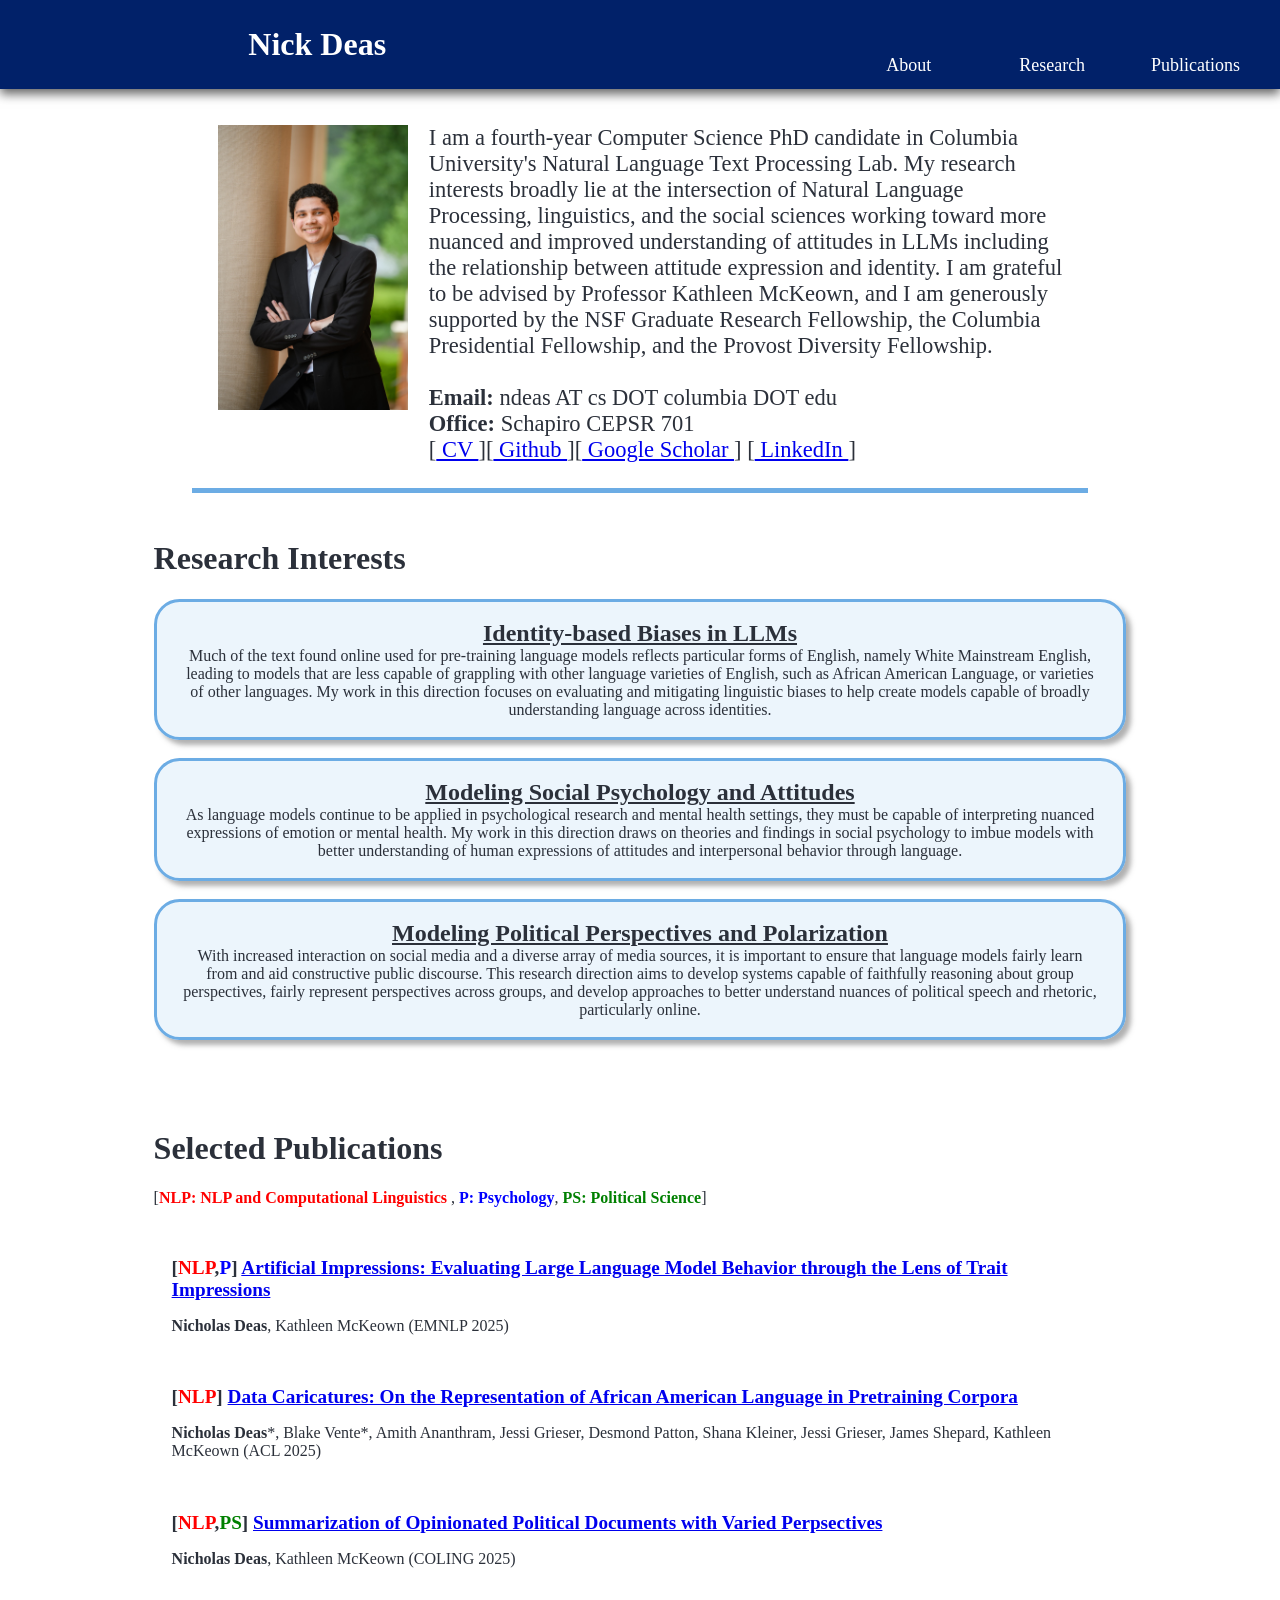
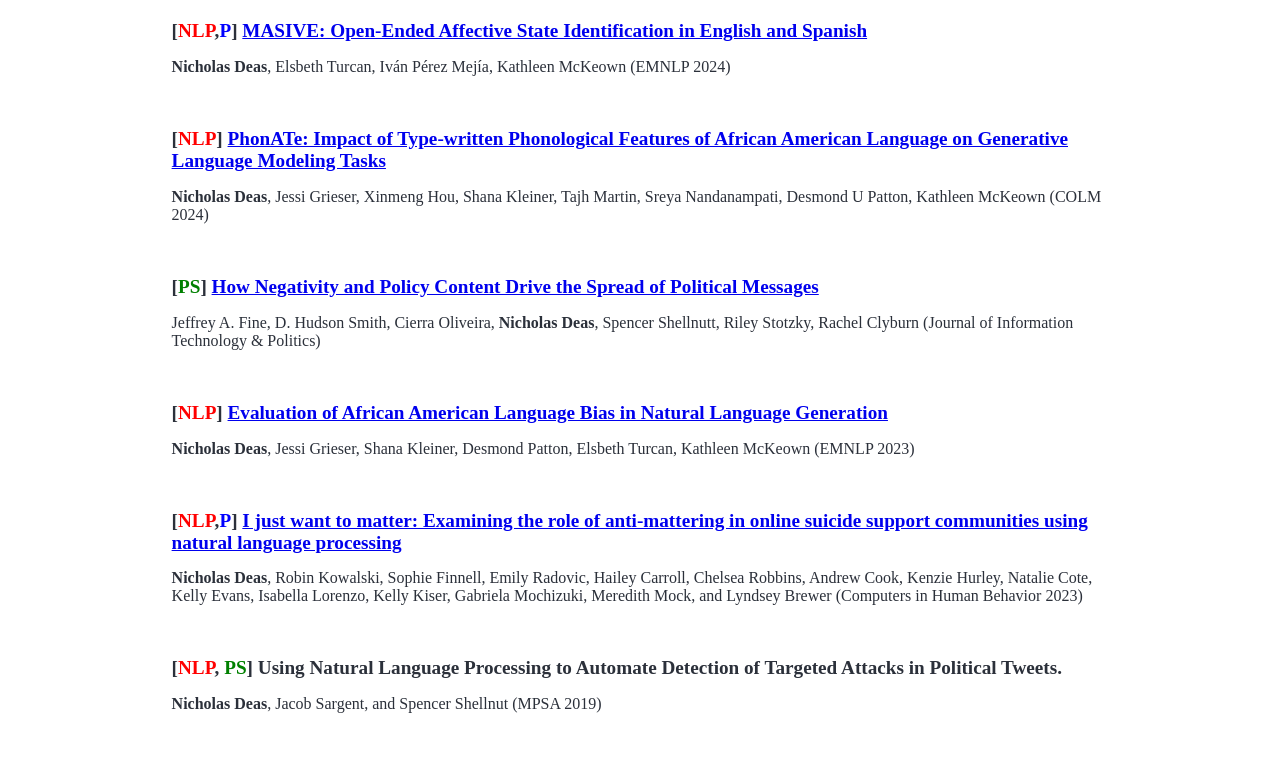
==== commit f5e97bdb: "More paper fixes" ====
--- a/index.html
+++ b/index.html
@@ -114,12 +114,12 @@
 				</div>
 
 				<div class = 'pub-item'>
-					<h2>[<strong style='color:red'>NLP</strong>]<strong> <a href = 'https://www.tandfonline.com/doi/abs/10.1080/19331681.2024.2352475'> How Negativity and Policy Content Drive the Spread of Political Messages  </a></strong> </h2>
+					<h2>[<strong style='color:green'>PS</strong>]<strong> <a href = 'https://www.tandfonline.com/doi/abs/10.1080/19331681.2024.2352475'> How Negativity and Policy Content Drive the Spread of Political Messages  </a></strong> </h2>
 					Jeffrey A. Fine, D. Hudson Smith, Cierra Oliveira, <strong>Nicholas Deas</strong>, Spencer Shellnutt, Riley Stotzky, Rachel Clyburn (Journal of Information Technology &amp; Politics)
 				</div>
 				
 				<div class = 'pub-item'>
-					<h2>[<strong style='color:red'>NLP</strong>,<strong style='color:green'>PS</strong>]<strong> <a href = 'https://aclanthology.org/2023.emnlp-main.421/'> Evaluation of African American Language Bias in Natural Language Generation </a></strong> </h2>
+					<h2>[<strong style='color:red'>NLP</strong>]<strong> <a href = 'https://aclanthology.org/2023.emnlp-main.421/'> Evaluation of African American Language Bias in Natural Language Generation </a></strong> </h2>
 					<strong>Nicholas Deas</strong>, Jessi Grieser, Shana Kleiner, Desmond Patton, Elsbeth Turcan, Kathleen McKeown (EMNLP 2023)
 				</div>
 
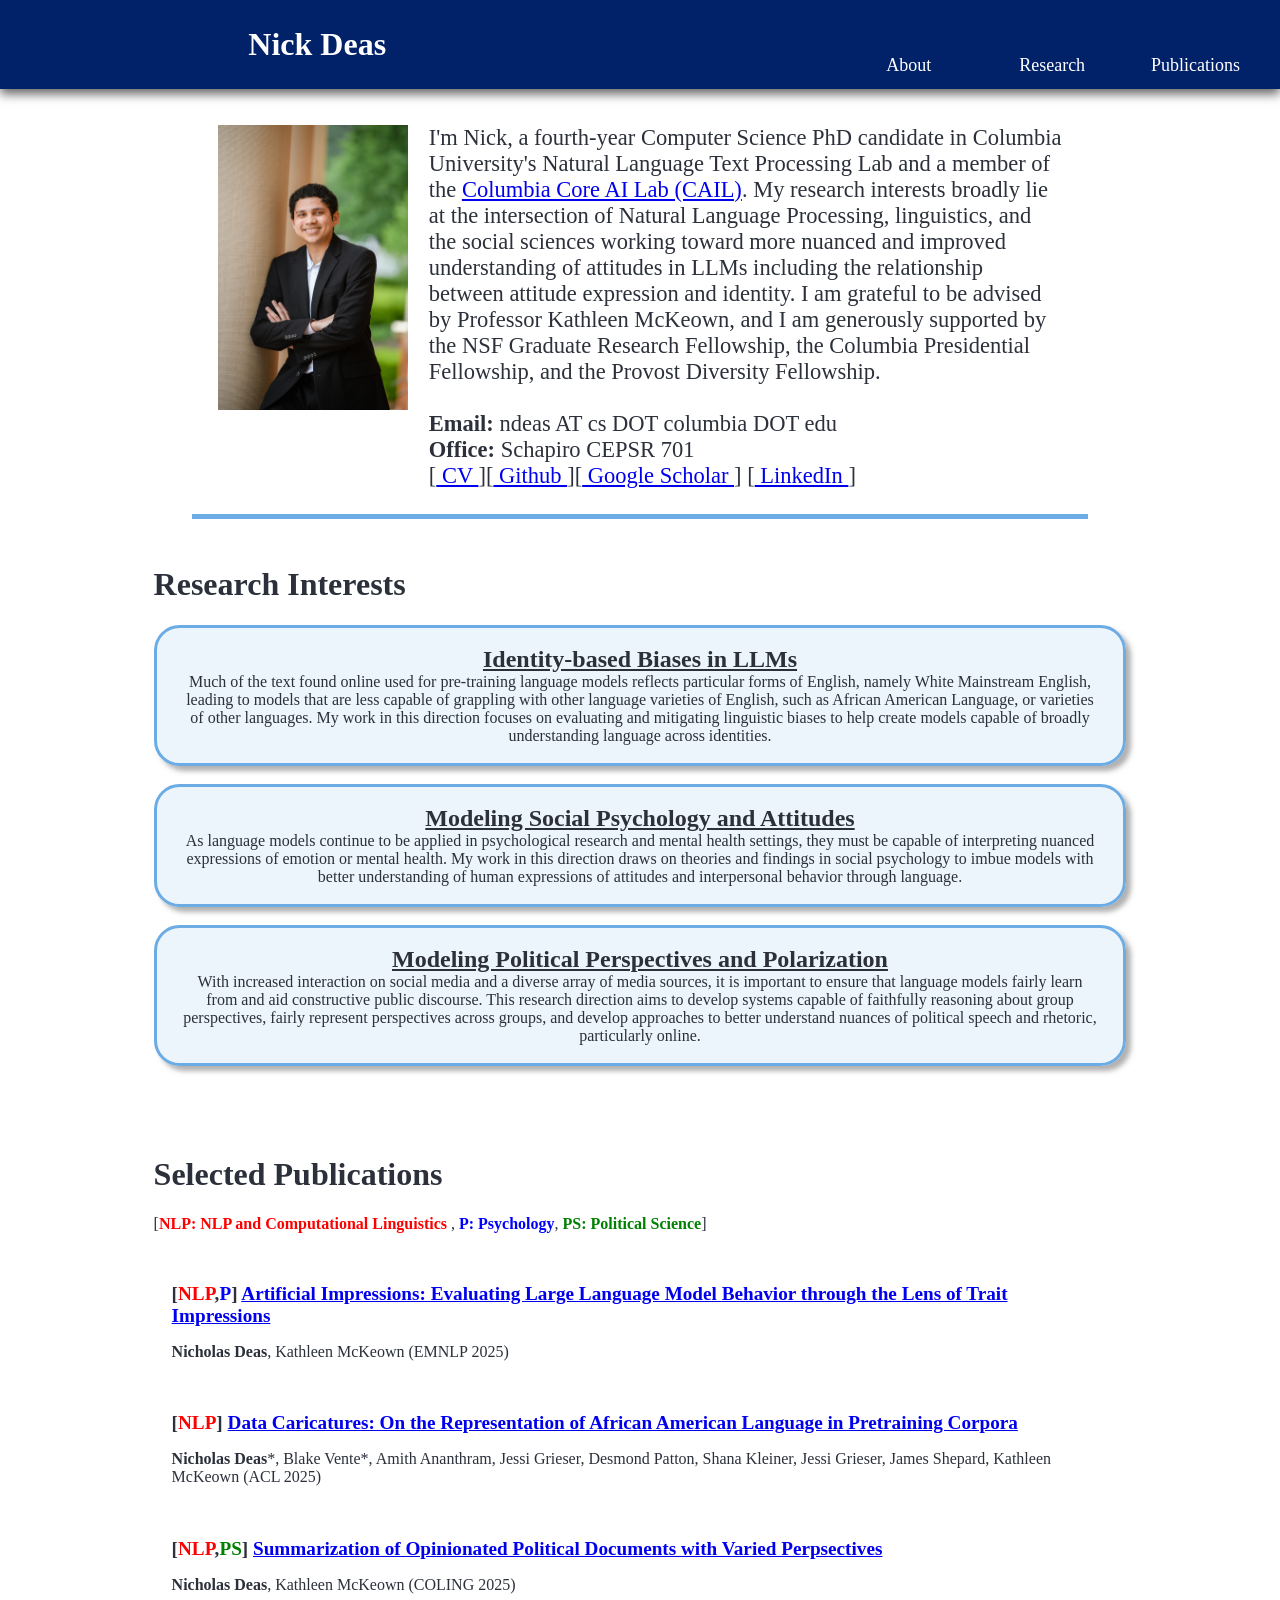
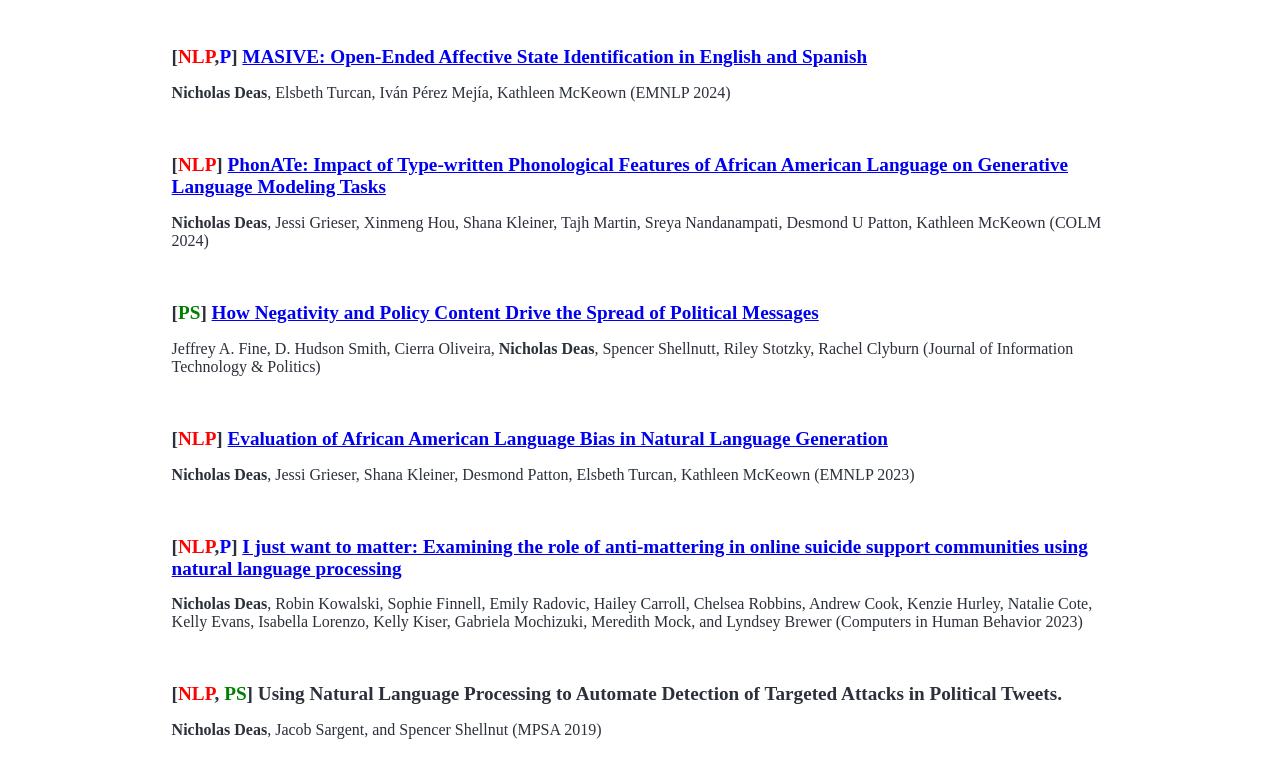
==== commit 85b0be39: "Update index.html with CAIL" ====
--- a/index.html
+++ b/index.html
@@ -48,7 +48,7 @@
 				</div>
 
 				<div class = 'bio-box'>
-					I am a fourth-year Computer Science PhD candidate in Columbia University's Natural Language Text Processing Lab. My research interests broadly lie at the intersection of Natural Language Processing, linguistics, and the social sciences working toward more nuanced and improved understanding of attitudes in LLMs including the relationship between attitude expression and identity. I am grateful to be advised by Professor Kathleen McKeown, and I am generously supported by the NSF Graduate Research Fellowship, the Columbia Presidential Fellowship, and the Provost Diversity Fellowship.
+					I'm Nick, a fourth-year Computer Science PhD candidate in Columbia University's Natural Language Text Processing Lab and a member of the <a href="https://cail.columbia.edu/"> Columbia Core AI Lab (CAIL)</a>. My research interests broadly lie at the intersection of Natural Language Processing, linguistics, and the social sciences working toward more nuanced and improved understanding of attitudes in LLMs including the relationship between attitude expression and identity. I am grateful to be advised by Professor Kathleen McKeown, and I am generously supported by the NSF Graduate Research Fellowship, the Columbia Presidential Fellowship, and the Provost Diversity Fellowship.
 				<!-- </div> -->
 
 				<!-- <div class = 'contact-box'> -->
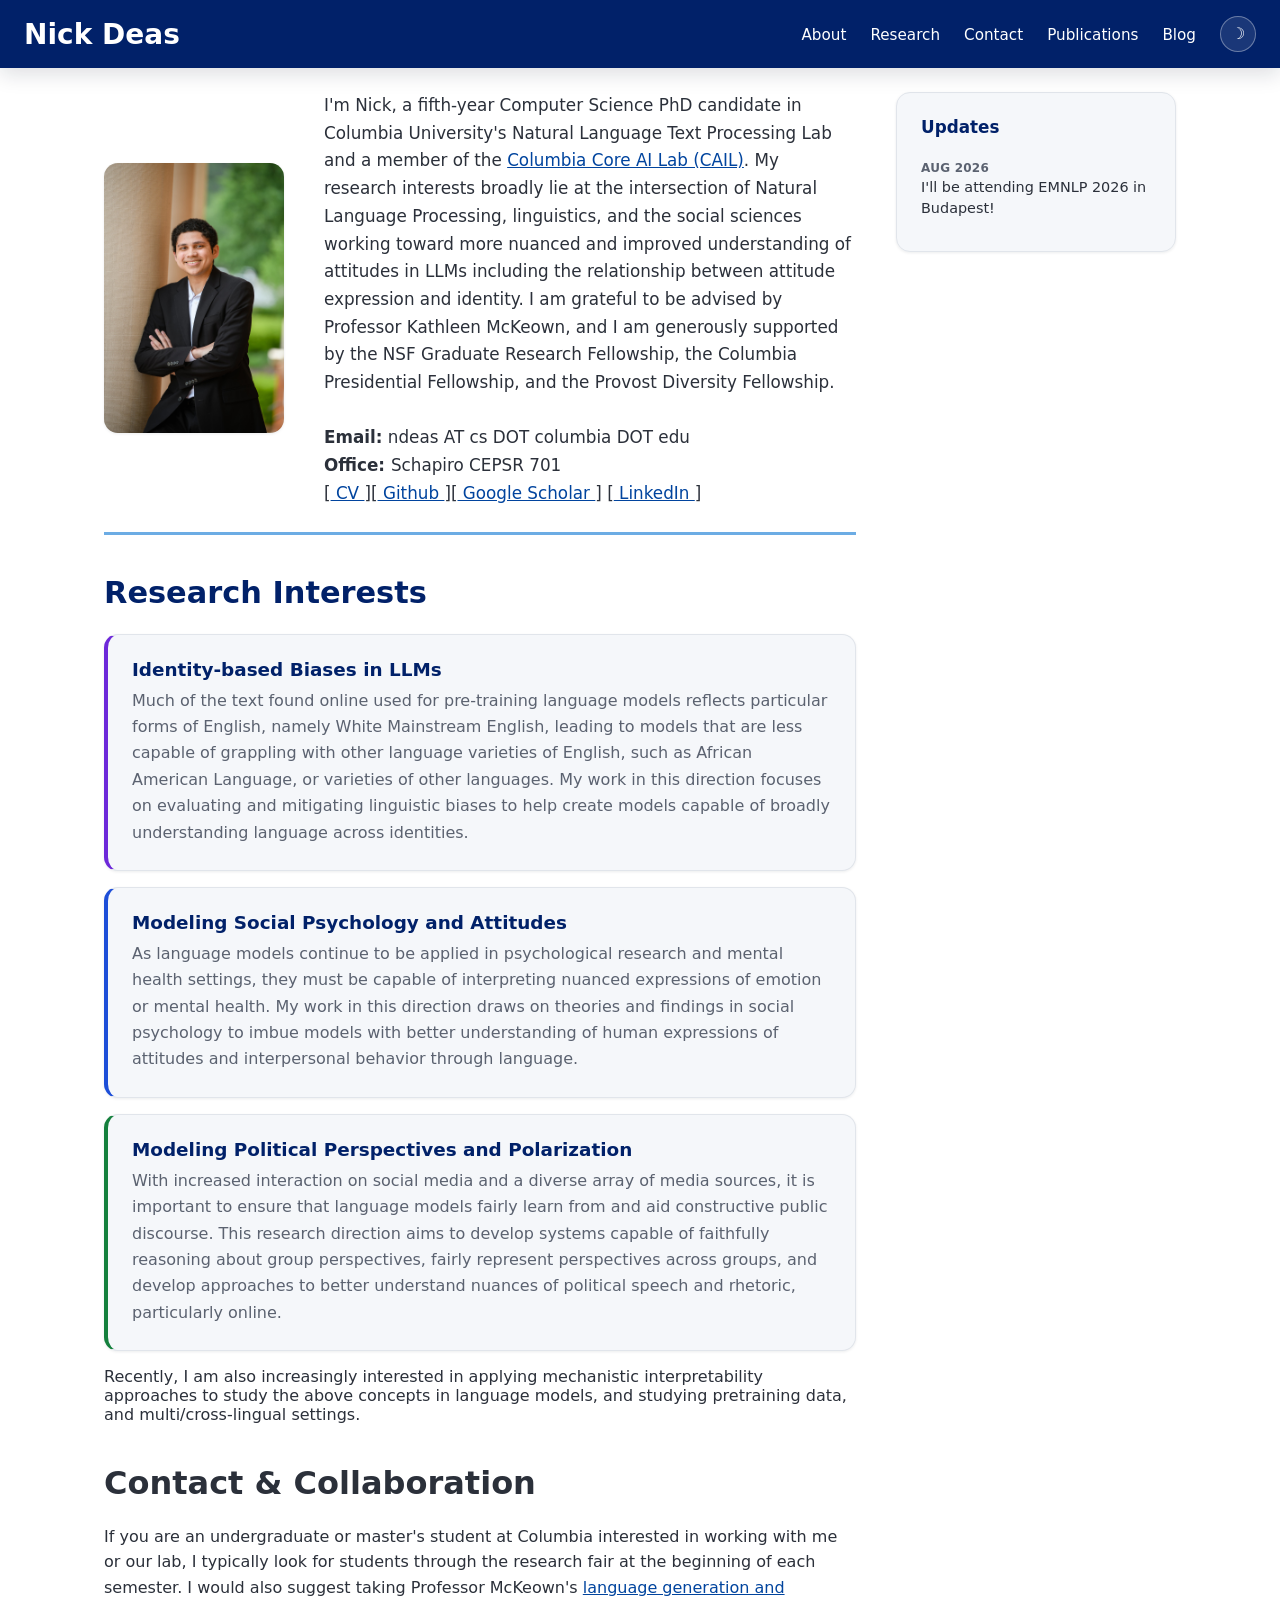
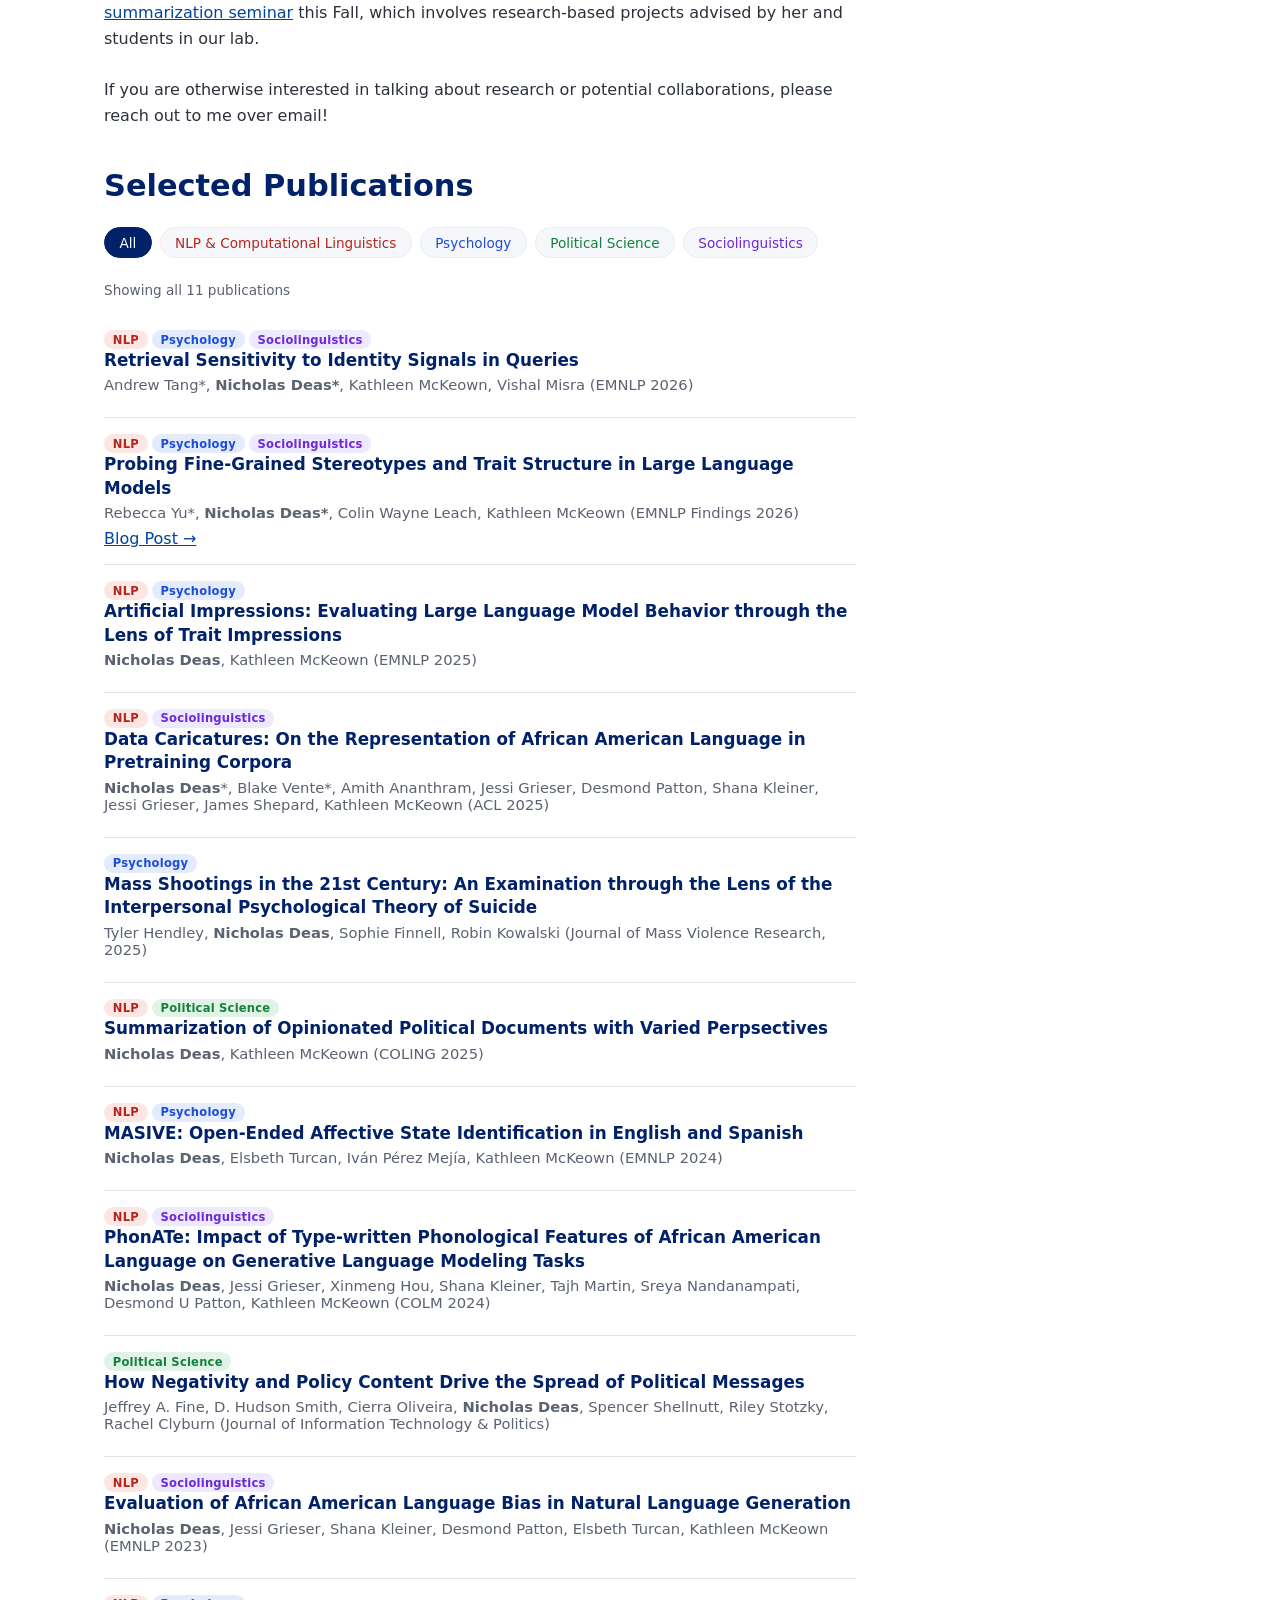
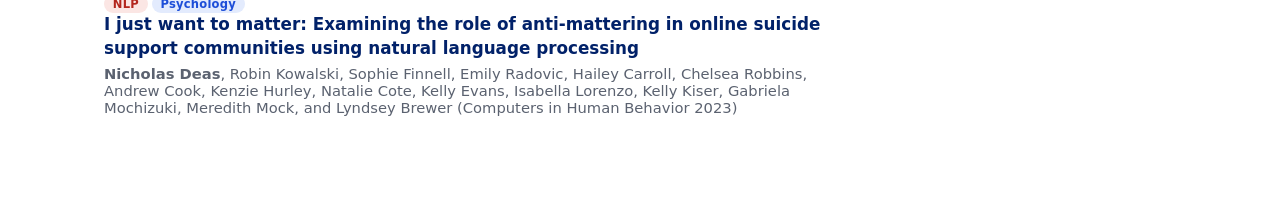
==== commit 544b0e86: "Updated style, blog landing page" ====
--- a/index.html
+++ b/index.html
@@ -1,10 +1,11 @@
 <!DOCTYPE html>
 
-<html>
+<html lang="en">
 	<head>
+		<meta charset="utf-8">
+		<meta name="viewport" content="width=device-width, initial-scale=1">
 		<title> Nicholas Deas - PhD Student </title>
 
-
 		<link rel="stylesheet" href="./static/css/stylesheet.css">
 
 	</head>
@@ -12,48 +13,56 @@
 	<body>
 
 		<div id = 'header'>
-
-			<div class = 'header-spacer'>
-
-			</div>
 
 			<h1>
 				Nick Deas
 			</h1>
 
-			<div class = 'header-spacer'>
-
-			</div>
-
-			<div class = 'nav-item'>
-				<a href = '#about-box'> About </a>
-			</div>
-
-			<div class = 'nav-item'>
-				<a href = '#research-box'> Research </a>
-			</div>
-
-			<div class = 'nav-item'>
-				<a href = '#pub-box'> Publications </a>
-			</div>
+			<nav class="nav">
+
+				<div class = 'nav-item'>
+					<a href = '#about-box'> About </a>
+				</div>
+
+				<div class = 'nav-item'>
+					<a href = '#research-box'> Research </a>
+				</div>
+
+				<div class = 'nav-item'>
+					<a href = '#contact-box'> Contact </a>
+				</div>
+
+				<div class = 'nav-item'>
+					<a href = '#pub-box'> Publications </a>
+				</div>
+
+				<div class = 'nav-item'>
+					<a href = './blog/index.html'> Blog </a>
+				</div>
+
+				<button class="theme-toggle" type="button" aria-label="Switch to dark mode">☽</button>
+
+			</nav>
 
 		</div>
 
 		<div id = 'main'>
 
+			<div class="page-layout">
+
+			<div class="page-main">
+
 			<div id = 'about-box' class = 'content-box'>
 
 				<div class = 'img-box'>
-					<img src='./static/images/headshot.jpg'/>
+					<img src='./static/images/headshot.jpg' alt='Portrait of Nick Deas'/>
 				</div>
 
 				<div class = 'bio-box'>
-					I'm Nick, a fourth-year Computer Science PhD candidate in Columbia University's Natural Language Text Processing Lab and a member of the <a href="https://cail.columbia.edu/"> Columbia Core AI Lab (CAIL)</a>. My research interests broadly lie at the intersection of Natural Language Processing, linguistics, and the social sciences working toward more nuanced and improved understanding of attitudes in LLMs including the relationship between attitude expression and identity. I am grateful to be advised by Professor Kathleen McKeown, and I am generously supported by the NSF Graduate Research Fellowship, the Columbia Presidential Fellowship, and the Provost Diversity Fellowship.
-				<!-- </div> -->
-
-				<!-- <div class = 'contact-box'> -->
+					I'm Nick, a fifth-year Computer Science PhD candidate in Columbia University's Natural Language Text Processing Lab and a member of the <a href="https://cail.columbia.edu/"> Columbia Core AI Lab (CAIL)</a>. My research interests broadly lie at the intersection of Natural Language Processing, linguistics, and the social sciences working toward more nuanced and improved understanding of attitudes in LLMs including the relationship between attitude expression and identity. I am grateful to be advised by Professor Kathleen McKeown, and I am generously supported by the NSF Graduate Research Fellowship, the Columbia Presidential Fellowship, and the Provost Diversity Fellowship.
+
 					<br>
-					<br><strong>Email:</strong> ndeas AT cs DOT columbia DOT edu 
+					<br><strong>Email:</strong> ndeas AT cs DOT columbia DOT edu
 					<br><strong> Office: </strong> Schapiro CEPSR 701
 					<br>[<a href = 'https://www.nicholasdeas.com/cv.pdf'> CV </a>][<a href='https://github.com/NickDeas'> Github </a>][<a href="https://scholar.google.com/citations?user=hwiDX74AAAAJ&hl=en&authuser=2"> Google Scholar </a>] [<a href="https://www.linkedin.com/in/ndeas/"> LinkedIn </a>]
 				</div>
@@ -61,82 +70,147 @@
 
 			<div id = 'research-box' class = 'content-box'>
 				<h1> Research Interests </h1>
-				<div class = 'research-interest'>
+				<div class = 'research-interest' data-field = 'soc'>
 					<h2> Identity-based Biases in LLMs </h2>
 					<p>
 						Much of the text found online used for pre-training language models reflects particular forms of English, namely White Mainstream English, leading to models that are less capable of grappling with other language varieties of English, such as African American Language, or varieties of other languages. My work in this direction focuses on evaluating and mitigating linguistic biases to help create models capable of broadly understanding language across identities.
 					</p>
 				</div>
 
-				<div class = 'research-interest'>
+				<div class = 'research-interest' data-field = 'p'>
 					<h2> Modeling Social Psychology and Attitudes</h2>
 					<p>
 						As language models continue to be applied in psychological research and mental health settings, they must be capable of interpreting nuanced expressions of emotion or mental health. My work in this direction draws on theories and findings in social psychology to imbue models with better understanding of human expressions of attitudes and interpersonal behavior through language.
 					</p>
 				</div>
 
-				<div class = 'research-interest'>
+				<div class = 'research-interest' data-field = 'ps'>
 					<h2> Modeling Political Perspectives and Polarization </h2>
 					<p>
 						With increased interaction on social media and a diverse array of media sources, it is important to ensure that language models fairly learn from and aid constructive public discourse. This research direction aims to develop systems capable of faithfully reasoning about group perspectives, fairly represent perspectives across groups, and develop approaches to better understand nuances of political speech and rhetoric, particularly online.
 					</p>
 				</div>
-			</div> 
+
+				Recently, I am also increasingly interested in applying mechanistic interpretability approaches to study the above concepts in language models, and studying pretraining data, and multi/cross-lingual settings.
+			</div>
+
+			<div id = 'contact-box' class = 'content-box'>
+				<h1> Contact &amp; Collaboration </h1>
+				<p>
+					If you are an undergraduate or master's student at Columbia interested in working with me or our lab, I typically look for students through the research fair at the beginning of each semester.
+					I would also suggest taking Professor McKeown's <a href="https://www.cs.columbia.edu/~kathy/coms6975.html">language generation and summarization seminar</a> this Fall, which involves research-based projects advised by her and students in our lab.
+					<br><br>
+					If you are otherwise interested in talking about research or potential collaborations, please reach out to me over email!
+				</p>
+			</div>
 
 			<div id = 'pub-box' class = 'content-box'>
 				<h1> Selected Publications </h1>
-				<p> [<strong style='color: red'>NLP: NLP and Computational Linguistics </strong>, <strong style = 'color:blue'> P: Psychology</strong>, <strong style='color: green'> PS: Political Science</strong>]
-				<p>
-
-				<div class = 'pub-item'>
-					<h2>[<strong style='color:red'>NLP</strong>,<strong style='color:blue'>P</strong>]<strong> <a href = 'https://aclanthology.org/2025.emnlp-main.981/'> Artificial Impressions: Evaluating Large Language Model Behavior through the Lens of Trait Impressions </a></strong> </h2>
-					<strong>Nicholas Deas</strong>, Kathleen McKeown (EMNLP 2025)
-				</div>
-
-				<div class = 'pub-item'>
-					<h2>[<strong style='color:red'>NLP</strong>]<strong> <a href = 'https://aclanthology.org/2025.acl-long.1416/'> Data Caricatures: On the Representation of African American Language in Pretraining Corpora </a></strong> </h2>
-					<strong>Nicholas Deas</strong>*, Blake Vente*, Amith Ananthram, Jessi Grieser, Desmond Patton, Shana Kleiner, Jessi Grieser, James Shepard, Kathleen McKeown (ACL 2025)
-				</div>
-					
-				<div class = 'pub-item'>
-					<h2>[<strong style='color:red'>NLP</strong>,<strong style='color:green'>PS</strong>]<strong> <a href = 'https://aclanthology.org/2025.coling-main.539/'> Summarization of Opinionated Political Documents with Varied Perpsectives </a></strong> </h2>
-					<strong>Nicholas Deas</strong>, Kathleen McKeown (COLING 2025)
-				</div>
-				
-				<div class = 'pub-item'>
-					<h2>[<strong style='color:red'>NLP</strong>,<strong style='color:blue'>P</strong>]<strong> <a href = 'https://aclanthology.org/2024.emnlp-main.1139/'> MASIVE: Open-Ended Affective State Identification in English and Spanish </a></strong> </h2>
-					<strong>Nicholas Deas</strong>, Elsbeth Turcan, Iván Pérez Mejía, Kathleen McKeown (EMNLP 2024)
-				</div>
-				
-				<div class = 'pub-item'>
-					<h2>[<strong style='color:red'>NLP</strong>]<strong> <a href = 'https://openreview.net/pdf?id=rXEwxmnGQs'> PhonATe: Impact of Type-written Phonological Features of African American Language on Generative Language Modeling Tasks  </a></strong> </h2>
-					<strong>Nicholas Deas</strong>, Jessi Grieser, Xinmeng Hou, Shana Kleiner, Tajh Martin, Sreya Nandanampati, Desmond U Patton, Kathleen McKeown (COLM 2024)
-				</div>
-
-				<div class = 'pub-item'>
-					<h2>[<strong style='color:green'>PS</strong>]<strong> <a href = 'https://www.tandfonline.com/doi/abs/10.1080/19331681.2024.2352475'> How Negativity and Policy Content Drive the Spread of Political Messages  </a></strong> </h2>
-					Jeffrey A. Fine, D. Hudson Smith, Cierra Oliveira, <strong>Nicholas Deas</strong>, Spencer Shellnutt, Riley Stotzky, Rachel Clyburn (Journal of Information Technology &amp; Politics)
-				</div>
-				
-				<div class = 'pub-item'>
-					<h2>[<strong style='color:red'>NLP</strong>]<strong> <a href = 'https://aclanthology.org/2023.emnlp-main.421/'> Evaluation of African American Language Bias in Natural Language Generation </a></strong> </h2>
-					<strong>Nicholas Deas</strong>, Jessi Grieser, Shana Kleiner, Desmond Patton, Elsbeth Turcan, Kathleen McKeown (EMNLP 2023)
-				</div>
-
-				<div class = 'pub-item'>
-					<h2>[<strong style='color:red'>NLP</strong>,<strong style='color:blue'>P</strong>]<strong> <a href = 'https://doi.org/10.1016/j.chb.2022.107499'> I just want to matter: Examining the role of anti-mattering in online suicide support communities using natural language processing </a></strong> </h2>
-					<strong>Nicholas Deas</strong>, Robin Kowalski, Sophie Finnell, Emily Radovic, Hailey Carroll, Chelsea Robbins, Andrew Cook, Kenzie Hurley, Natalie Cote, Kelly Evans, Isabella Lorenzo, Kelly Kiser, Gabriela Mochizuki, Meredith Mock, and Lyndsey Brewer (Computers in Human Behavior 2023)
-				</div>	
-
-				<div class = 'pub-item'>
-					<h2><strong> [<strong style='color:red'>NLP</strong>, <strong style='color:green'>PS</strong>] Using Natural Language Processing to Automate Detection of Targeted Attacks in Political Tweets. </strong> </h2>
-
-					<strong>Nicholas Deas</strong>, Jacob Sargent, and Spencer Shellnut (MPSA 2019)
-				</div>
+
+				<div class="filter-bar" role="group" aria-label="Filter publications by research area">
+					<button class="chip is-active" type="button" data-filter="all">All</button>
+					<button class="chip" type="button" data-filter="nlp">NLP &amp; Computational Linguistics</button>
+					<button class="chip" type="button" data-filter="p">Psychology</button>
+					<button class="chip" type="button" data-filter="ps">Political Science</button>
+					<button class="chip" type="button" data-filter="soc">Sociolinguistics</button>
+				</div>
+				<p class="pub-count"></p>
+
+				<div class = 'pub-item' data-tags = 'nlp soc'>
+					<div class="tag-group"><span class="tag tag-nlp">NLP</span><span class="tag tag-p">Psychology</span><span class="tag tag-soc">Sociolinguistics</span></div>
+					<h2><a href = '#'> Retrieval Sensitivity to Identity Signals in Queries </a></h2>
+					<p class="pub-authors">Andrew Tang*, <strong>Nicholas Deas*</strong>, Kathleen McKeown, Vishal Misra (EMNLP 2026)</p>
+				</div>
+
+				<div class = 'pub-item' data-tags = 'nlp p soc'>
+					<div class="tag-group"><span class="tag tag-nlp">NLP</span><span class="tag tag-p">Psychology</span><span class="tag tag-soc">Sociolinguistics</span></div>
+					<h2><a href = '#'> Probing Fine-Grained Stereotypes and Trait Structure in Large Language Models </a></h2>
+					<p class="pub-authors">Rebecca Yu*, <strong>Nicholas Deas*</strong>, Colin Wayne Leach, Kathleen McKeown (EMNLP Findings 2026)</p>
+					<p class="pub-links"><a class="post-link" href = './blog/fine-grained-stereotypes/index.html'> Blog Post &rarr; </a></p>
+				</div>
+
+				<div class = 'pub-item' data-tags = 'nlp p'>
+					<div class="tag-group"><span class="tag tag-nlp">NLP</span><span class="tag tag-p">Psychology</span></div>
+					<h2><a href = 'https://aclanthology.org/2025.emnlp-main.981/'> Artificial Impressions: Evaluating Large Language Model Behavior through the Lens of Trait Impressions </a></h2>
+					<p class="pub-authors"><strong>Nicholas Deas</strong>, Kathleen McKeown (EMNLP 2025)</p>
+				</div>
+
+				<div class = 'pub-item' data-tags = 'nlp soc'>
+					<div class="tag-group"><span class="tag tag-nlp">NLP</span><span class="tag tag-soc">Sociolinguistics</span></div>
+					<h2><a href = 'https://aclanthology.org/2025.acl-long.1416/'> Data Caricatures: On the Representation of African American Language in Pretraining Corpora </a></h2>
+					<p class="pub-authors"><strong>Nicholas Deas</strong>*, Blake Vente*, Amith Ananthram, Jessi Grieser, Desmond Patton, Shana Kleiner, Jessi Grieser, James Shepard, Kathleen McKeown (ACL 2025)</p>
+				</div>
+
+				<div class = 'pub-item' data-tags = 'p'>
+					<div class="tag-group"><span class="tag tag-p">Psychology</span></div>
+					<h2> <a href='https://www.researchgate.net/profile/Tyler-Hendley/publication/388193602_Mass_Shootings_in_the_21st_Century_An_Examination_through_the_Lens_of_the_Interpersonal_Psychological_Theory_of_Suicide/links/67903ac082501639f5028b48/Mass-Shootings-in-the-21st-Century-An-Examination-through-the-Lens-of-the-Interpersonal-Psychological-Theory-of-Suicide.pdf'>
+						Mass Shootings in the 21st Century: An Examination through the Lens of the Interpersonal Psychological Theory of Suicide 
+					</a></h2>
+					<p class="pub-authors">Tyler Hendley, <strong>Nicholas Deas</strong>, Sophie Finnell, Robin Kowalski (Journal of Mass Violence Research, 2025)</p>
+				</div>
+
+				<div class = 'pub-item' data-tags = 'nlp ps'>
+					<div class="tag-group"><span class="tag tag-nlp">NLP</span><span class="tag tag-ps">Political Science</span></div>
+					<h2><a href = 'https://aclanthology.org/2025.coling-main.539/'> Summarization of Opinionated Political Documents with Varied Perpsectives </a></h2>
+					<p class="pub-authors"><strong>Nicholas Deas</strong>, Kathleen McKeown (COLING 2025)</p>
+				</div>
+
+				<div class = 'pub-item' data-tags = 'nlp p'>
+					<div class="tag-group"><span class="tag tag-nlp">NLP</span><span class="tag tag-p">Psychology</span></div>
+					<h2><a href = 'https://aclanthology.org/2024.emnlp-main.1139/'> MASIVE: Open-Ended Affective State Identification in English and Spanish </a></h2>
+					<p class="pub-authors"><strong>Nicholas Deas</strong>, Elsbeth Turcan, Iván Pérez Mejía, Kathleen McKeown (EMNLP 2024)</p>
+				</div>
+
+				<div class = 'pub-item' data-tags = 'nlp soc'>
+					<div class="tag-group"><span class="tag tag-nlp">NLP</span><span class="tag tag-soc">Sociolinguistics</span></div>
+					<h2><a href = 'https://openreview.net/pdf?id=rXEwxmnGQs'> PhonATe: Impact of Type-written Phonological Features of African American Language on Generative Language Modeling Tasks  </a></h2>
+					<p class="pub-authors"><strong>Nicholas Deas</strong>, Jessi Grieser, Xinmeng Hou, Shana Kleiner, Tajh Martin, Sreya Nandanampati, Desmond U Patton, Kathleen McKeown (COLM 2024)</p>
+				</div>
+
+				<div class = 'pub-item' data-tags = 'ps'>
+					<div class="tag-group"><span class="tag tag-ps">Political Science</span></div>
+					<h2><a href = 'https://www.tandfonline.com/doi/abs/10.1080/19331681.2024.2352475'> How Negativity and Policy Content Drive the Spread of Political Messages  </a></h2>
+					<p class="pub-authors">Jeffrey A. Fine, D. Hudson Smith, Cierra Oliveira, <strong>Nicholas Deas</strong>, Spencer Shellnutt, Riley Stotzky, Rachel Clyburn (Journal of Information Technology &amp; Politics)</p>
+				</div>
+
+				<div class = 'pub-item' data-tags = 'nlp soc'>
+					<div class="tag-group"><span class="tag tag-nlp">NLP</span><span class="tag tag-soc">Sociolinguistics</span></div>
+					<h2><a href = 'https://aclanthology.org/2023.emnlp-main.421/'> Evaluation of African American Language Bias in Natural Language Generation </a></h2>
+					<p class="pub-authors"><strong>Nicholas Deas</strong>, Jessi Grieser, Shana Kleiner, Desmond Patton, Elsbeth Turcan, Kathleen McKeown (EMNLP 2023)</p>
+				</div>
+
+				<div class = 'pub-item' data-tags = 'nlp p'>
+					<div class="tag-group"><span class="tag tag-nlp">NLP</span><span class="tag tag-p">Psychology</span></div>
+					<h2><a href = 'https://doi.org/10.1016/j.chb.2022.107499'> I just want to matter: Examining the role of anti-mattering in online suicide support communities using natural language processing </a></h2>
+					<p class="pub-authors"><strong>Nicholas Deas</strong>, Robin Kowalski, Sophie Finnell, Emily Radovic, Hailey Carroll, Chelsea Robbins, Andrew Cook, Kenzie Hurley, Natalie Cote, Kelly Evans, Isabella Lorenzo, Kelly Kiser, Gabriela Mochizuki, Meredith Mock, and Lyndsey Brewer (Computers in Human Behavior 2023)</p>
+				</div>
+
+			</div>
+
+			</div>
+
+			<aside class="updates-sidebar" aria-label="Recent updates">
+				<h2> Updates </h2>
+				<ul class="updates-list">
+					<!--
+					Add new updates to the TOP of this list, one <li> per entry:
+					<li class="update-item">
+						<span class="update-date">Mon YYYY</span>
+						<span class="update-text">Your update text here.</span>
+					</li>
+					-->
+					<li class="update-item">
+						<span class="update-date">Aug 2026</span>
+						<span class="update-text">I'll be attending EMNLP 2026 in Budapest!</span>
+					</li>
+				</ul>
+			</aside>
+
 			</div>
 
 		</div>
 
+		<script src="./static/js/main.js"></script>
 
 	</body>
 
--- a/static/css/stylesheet.css
+++ b/static/css/stylesheet.css
@@ -1,197 +1,598 @@
-
-/*
-	Dark Blue: #012169
-	Light Blue: #6CACE4
-
-*/
-
-html, body {
+/* ==========================================================================
+   Design tokens
+   Every color/spacing/radius value is defined once here; the rest of this
+   file references these variables so re-theming only requires editing
+   this block (and its dark-mode counterpart below).
+   ========================================================================== */
+:root {
+	--color-primary:        #012169;  /* Columbia dark blue - brand/header */
+	--color-primary-light:  #6CACE4;  /* Columbia light blue - accents */
+	--color-heading:        #012169;
+	--color-link:           #01449e;
+
+	--color-bg:             #ffffff;
+	--color-bg-alt:         #f5f7fa;
+	--color-ink:            #2B303A;
+	--color-ink-muted:      #5b6270;
+	--color-border:         #e1e5eb;
+
+	--color-tag-nlp:        #b3261e;
+	--color-tag-nlp-bg:     #fbe6e4;
+	--color-tag-p:          #1d4ed8;
+	--color-tag-p-bg:       #e3ebfd;
+	--color-tag-ps:         #15803d;
+	--color-tag-ps-bg:      #e0f3e6;
+	--color-tag-soc:        #6d28d9;
+	--color-tag-soc-bg:     #ede9fe;
+
+	--shadow-sm: 0 1px 3px rgba(15, 23, 42, 0.08);
+	--shadow-md: 0 6px 20px rgba(15, 23, 42, 0.14);
+
+	--radius-sm: 6px;
+	--radius-md: 14px;
+
+	--space-1: 0.25rem;
+	--space-2: 0.5rem;
+	--space-3: 1rem;
+	--space-4: 1.5rem;
+	--space-5: 2.5rem;
+
+	--font-sans: "Lucida Sans", "Segoe UI", system-ui, -apple-system, sans-serif;
+
+	--header-h: 4.25rem;
+	--content-max: 860px;
+}
+
+/* Manual override via the theme-toggle button (see static/js/main.js) */
+:root[data-theme="dark"] {
+	--color-primary-light: #8fc3ec;
+	--color-heading:       #8fc3ec;
+	--color-link:          #8fc3ec;
+
+	--color-bg:            #14171c;
+	--color-bg-alt:        #1b1f26;
+	--color-ink:           #e7e9ee;
+	--color-ink-muted:     #a3a9b7;
+	--color-border:        #2b303a;
+
+	--color-tag-nlp:       #f28b83;
+	--color-tag-nlp-bg:    #3a201d;
+	--color-tag-p:         #7fa4f2;
+	--color-tag-p-bg:      #1c2740;
+	--color-tag-ps:        #6fce93;
+	--color-tag-ps-bg:     #16301f;
+	--color-tag-soc:       #c4b5fd;
+	--color-tag-soc-bg:    #2a1854;
+
+	--shadow-sm: 0 1px 3px rgba(0, 0, 0, 0.35);
+	--shadow-md: 0 6px 20px rgba(0, 0, 0, 0.4);
+}
+
+/* Respect system preference when the visitor hasn't chosen explicitly */
+@media (prefers-color-scheme: dark) {
+	:root:not([data-theme="light"]) {
+		--color-primary-light: #8fc3ec;
+		--color-heading:       #8fc3ec;
+		--color-link:          #8fc3ec;
+
+		--color-bg:            #14171c;
+		--color-bg-alt:        #1b1f26;
+		--color-ink:           #e7e9ee;
+		--color-ink-muted:     #a3a9b7;
+		--color-border:        #2b303a;
+
+		--color-tag-nlp:       #f28b83;
+		--color-tag-nlp-bg:    #3a201d;
+		--color-tag-p:         #7fa4f2;
+		--color-tag-p-bg:      #1c2740;
+		--color-tag-ps:        #6fce93;
+		--color-tag-ps-bg:     #16301f;
+		--color-tag-soc:       #c4b5fd;
+		--color-tag-soc-bg:    #2a1854;
+
+		--shadow-sm: 0 1px 3px rgba(0, 0, 0, 0.35);
+		--shadow-md: 0 6px 20px rgba(0, 0, 0, 0.4);
+	}
+}
+
+/* ==========================================================================
+   Base
+   ========================================================================== */
+*, *::before, *::after { box-sizing: border-box; }
+
+html {
+	scroll-behavior: smooth;
+}
+
+body {
+	margin: 0;
+	font-family: var(--font-sans);
+	background-color: var(--color-bg);
+	color: var(--color-ink);
+	transition: background-color .2s ease, color .2s ease;
+}
+
+a {
+	color: var(--color-link);
+}
+
+a:focus-visible,
+button:focus-visible {
+	outline: 2px solid var(--color-link);
+	outline-offset: 2px;
+}
+
+/* ==========================================================================
+   Header / Nav
+   ========================================================================== */
+#header {
+	position: fixed;
+	top: 0;
+	left: 0;
+	right: 0;
+	z-index: 10;
+
+	min-height: var(--header-h);
+
+	display: flex;
+	align-items: center;
+	justify-content: space-between;
+	flex-wrap: wrap;
+	gap: var(--space-3);
+
+	padding: var(--space-2) var(--space-4);
+
+	background-color: var(--color-primary);
+	box-shadow: var(--shadow-md);
+}
+
+#header h1 {
+	margin: 0;
+	font-size: clamp(1.25rem, 2.2vw, 1.75rem);
+	font-weight: 600;
+	color: #ffffff;
+}
+
+.nav {
+	display: flex;
+	align-items: center;
+	gap: var(--space-4);
+	flex-wrap: wrap;
+}
+
+.nav-item a {
+	color: #ffffff;
+	text-decoration: none;
+	font-size: 0.95rem;
+	padding-bottom: 2px;
+	border-bottom: 2px solid transparent;
+	transition: color .2s ease, border-color .2s ease;
+}
+
+.nav-item a:hover,
+.nav-item a:focus-visible {
+	color: var(--color-primary-light);
+	border-color: var(--color-primary-light);
+}
+
+.theme-toggle {
+	width: 2.25rem;
+	height: 2.25rem;
+	display: inline-flex;
+	align-items: center;
+	justify-content: center;
+
+	border: 1px solid rgba(255, 255, 255, 0.35);
+	border-radius: 999px;
+	background: rgba(255, 255, 255, 0.1);
+	color: #ffffff;
+
+	font-size: 1rem;
+	line-height: 1;
+	cursor: pointer;
+	transition: background-color .15s ease;
+}
+
+.theme-toggle:hover {
+	background: rgba(255, 255, 255, 0.22);
+}
+
+/* ==========================================================================
+   Main / content boxes
+   ========================================================================== */
+#main {
+	padding-top: calc(var(--header-h) + var(--space-4));
+	padding-bottom: var(--space-5);
+}
+
+.content-box {
+	max-width: var(--content-max);
+	margin: 0 auto var(--space-5);
+	padding: 0 var(--space-4);
+
+	/* keeps the fixed header from covering a section when jumped to via nav */
+	scroll-margin-top: calc(var(--header-h) + var(--space-3));
+}
+
+/* ==========================================================================
+   About
+   ========================================================================== */
+#about-box {
+	display: flex;
+	align-items: center;
+	gap: var(--space-5);
+
+	max-width: 760px;
+	padding-bottom: var(--space-4);
+
+	border-bottom: 3px solid var(--color-primary-light);
+}
+
+.img-box {
+	flex: 0 0 180px;
+}
+
+.img-box img {
 	width: 100%;
-	margin: 0px;
-	padding: 0px;
-
-	font-family: "Lucida Sans";
-
-	color: #2B303A;
-
-	scroll-behavior: smooth;
-
-}
-
-#header {
-	width: 98vw;
-	height: 7vh;
-
-	background-color: #012169;
-
-	display: flex;
-	flex-direction: horizontal;
-	justify-content: center;
-/*	align-items: center;*/
-
-	padding: 1vw;
-
-	position: fixed;
-	top: 0px;
-
-	z-index: 10;
-
-	box-shadow: 0px 5px 10px rgba(100, 100, 100, 100);
-
-}
-
-#header h1 {
-	flex: 3;
-
-	color: white;
-	font-size: 2.5vw;
-
-	align-self: center;
-}
-
-#header .header-spacer {
-	flex-grow: 2;
-}
-
-#header .nav-item {
+	height: auto;
+	border-radius: var(--radius-md);
+	box-shadow: var(--shadow-sm);
+}
+
+.bio-box {
 	flex: 1;
-
-	position: relative;
-
-	margin-bottom: 0px;
-	margin-top: auto;
-	margin-left: 1vw;
-	margin-right: 1vw;
-
-	text-align: center;
-}
-
-.nav-item a {
-
-	text-align: center;
-
+	font-size: 1.05rem;
+	line-height: 1.65;
+}
+
+@media (max-width: 700px) {
+	#about-box {
+		flex-direction: column;
+		text-align: center;
+	}
+
+	.img-box {
+		flex: 0 0 auto;
+		width: 140px;
+		margin: 0 auto;
+	}
+}
+
+/* ==========================================================================
+   Research interests
+   ========================================================================== */
+#research-box h1,
+#pub-box h1 {
+	font-size: clamp(1.4rem, 2.6vw, 1.9rem);
+	color: var(--color-heading);
+	margin-top: 0;
+	margin-bottom: var(--space-4);
+}
+
+#research-box {
+	display: flex;
+	flex-direction: column;
+}
+
+.research-interest {
+	border: 1px solid var(--color-border);
+	border-left: 4px solid var(--color-border);
+	border-radius: var(--radius-md);
+	background-color: var(--color-bg-alt);
+	box-shadow: var(--shadow-sm);
+
+	padding: var(--space-4);
+	margin-bottom: var(--space-3);
+}
+
+.research-interest[data-field="soc"] { border-left-color: var(--color-tag-soc); }
+.research-interest[data-field="p"]   { border-left-color: var(--color-tag-p); }
+.research-interest[data-field="ps"]  { border-left-color: var(--color-tag-ps); }
+
+.research-interest h2 {
+	margin: 0 0 var(--space-2);
+	font-size: 1.15rem;
+	color: var(--color-heading);
+}
+
+.research-interest p {
+	margin: 0;
+	color: var(--color-ink-muted);
+	line-height: 1.65;
+}
+
+/* ==========================================================================
+   Publications
+   ========================================================================== */
+.filter-bar {
+	display: flex;
+	flex-wrap: wrap;
+	gap: var(--space-2);
+	margin-bottom: var(--space-4);
+}
+
+.chip {
+	font: inherit;
+	font-size: 0.85rem;
+	cursor: pointer;
+
+	padding: 0.4rem 0.9rem;
+	border: 1px solid var(--color-border);
+	border-radius: 999px;
+	background-color: var(--color-bg-alt);
+	color: var(--color-ink);
+
+	transition: background-color .15s ease, border-color .15s ease, color .15s ease;
+}
+
+.chip:hover {
+	border-color: var(--color-link);
+}
+
+.chip.is-active {
+	background-color: var(--color-primary);
+	border-color: var(--color-primary);
+	color: #ffffff;
+}
+
+/* Category chips pick up the same color as their matching tag pill, so the
+   filter bar visually maps 1:1 onto the tags on each publication. */
+.chip[data-filter="nlp"] { color: var(--color-tag-nlp); border-color: var(--color-tag-nlp-bg); }
+.chip[data-filter="p"]   { color: var(--color-tag-p);   border-color: var(--color-tag-p-bg); }
+.chip[data-filter="ps"]  { color: var(--color-tag-ps);  border-color: var(--color-tag-ps-bg); }
+.chip[data-filter="soc"] { color: var(--color-tag-soc); border-color: var(--color-tag-soc-bg); }
+
+.chip[data-filter="nlp"].is-active { background-color: var(--color-tag-nlp); border-color: var(--color-tag-nlp); color: #ffffff; }
+.chip[data-filter="p"].is-active   { background-color: var(--color-tag-p);   border-color: var(--color-tag-p);   color: #ffffff; }
+.chip[data-filter="ps"].is-active  { background-color: var(--color-tag-ps);  border-color: var(--color-tag-ps);  color: #ffffff; }
+.chip[data-filter="soc"].is-active { background-color: var(--color-tag-soc); border-color: var(--color-tag-soc); color: #ffffff; }
+
+.pub-count {
+	font-size: 0.85rem;
+	color: var(--color-ink-muted);
+	margin: 0 0 var(--space-3);
+}
+
+.pub-item {
+	padding: var(--space-3) 0;
+	border-bottom: 1px solid var(--color-border);
+}
+
+.pub-item:last-child {
+	border-bottom: none;
+}
+
+.pub-item.is-hidden {
+	display: none;
+}
+
+.pub-item h2 {
+	font-size: 1.05rem;
+	line-height: 1.4;
+	margin: 0 0 var(--space-1);
+}
+
+.pub-item h2 a {
+	color: var(--color-heading);
 	text-decoration: none;
-	color: white;
-
-	font-size: 2vh;
-
-	transition: .25s;
-}
-
-.nav-item a:hover {
-	color: #6CACE4;
-	font-size: 2.5vh;
-}
-
-#main {
-	position: absolute;
-	top: 9vh;
-
-	width: 100%;
-	margin: 0px;
-	padding: 0px;
-
-	padding-top: 2vh;
-
-/*	border: 2px solid green;*/
-}
-
-/* About */
-
-.content-box {
-	width: 76vw;
-
-	margin-left: 10vw;
-	margin-right: 10vw;
-	padding: 2vw;
-
-
-/*	outline: 2px solid green;*/
-}
-
-#about-box {
-	display: flex;
-
-	width: 66vw;
-	margin-left: 15vw;
-	margin-right: 15vw;
-
-	border-bottom: 5px solid #6CACE4;
-}
-
-#about-box .img-box {
-	flex: 1;
-}
-
-.img-box img {
-	max-height: 90%;
-	max-width: 90%;
-
-	width: auto;
-	height: auto;
-
-	position: relative;
-
-	vertical-align: middle;
-}
-
-#about-box .bio-box {
-	flex: 3;
-
-	font-size: 2.5vh;
-
-	align-self: center;
-}
-
-#research-box {
-	display: flex;
-
+}
+
+.pub-item h2 a:hover {
+	text-decoration: underline;
+}
+
+.pub-authors {
+	margin: 0 0 var(--space-2);
+	color: var(--color-ink-muted);
+	font-size: 0.92rem;
+}
+
+.pub-links {
+	margin: 0.35rem 0 0;
+}
+
+.tag-group {
+	display: flex;
+	flex-wrap: wrap;
+	gap: var(--space-1);
+}
+
+.tag {
+	font-size: 0.72rem;
+	font-weight: 600;
+	letter-spacing: .02em;
+	padding: 0.15rem 0.55rem;
+	border-radius: 999px;
+}
+
+.tag-nlp { color: var(--color-tag-nlp); background-color: var(--color-tag-nlp-bg); }
+.tag-p   { color: var(--color-tag-p);   background-color: var(--color-tag-p-bg); }
+.tag-ps  { color: var(--color-tag-ps);  background-color: var(--color-tag-ps-bg); }
+.tag-soc { color: var(--color-tag-soc); background-color: var(--color-tag-soc-bg); }
+
+/* ==========================================================================
+   Small screens
+   ========================================================================== */
+@media (max-width: 700px) {
+	#header {
+		padding: var(--space-2) var(--space-3);
+	}
+
+	.nav {
+		gap: var(--space-3);
+	}
+
+	.content-box {
+		padding: 0 var(--space-3);
+	}
+}
+
+/* ==========================================================================
+   Page layout with sidebar (homepage)
+   ========================================================================== */
+.page-layout {
+	display: grid;
+	grid-template-columns: minmax(0, 1fr) 280px;
+	gap: var(--space-5);
+
+	max-width: 1120px;
+	margin: 0 auto;
+	padding: 0 var(--space-4);
+}
+
+/* content-boxes already center/cap their own width for the single-column
+   blog page; inside the two-column layout they should just fill the
+   available main column instead. */
+.page-layout .content-box {
+	max-width: none;
+	margin-left: 0;
+	margin-right: 0;
+	padding: 0;
+}
+
+#about-box.content-box {
+	max-width: 760px;
+}
+
+.updates-sidebar {
+	align-self: start;
+	position: sticky;
+	top: calc(var(--header-h) + var(--space-4));
+
+	border: 1px solid var(--color-border);
+	border-radius: var(--radius-md);
+	background-color: var(--color-bg-alt);
+	box-shadow: var(--shadow-sm);
+
+	padding: var(--space-4);
+}
+
+.updates-sidebar h2 {
+	margin: 0 0 var(--space-3);
+	font-size: 1.05rem;
+	color: var(--color-heading);
+}
+
+.updates-list {
+	list-style: none;
+	margin: 0;
+	padding: 0;
+}
+
+.update-item {
+	display: flex;
 	flex-direction: column;
-	justify-content: stretch;
-
-/*	outline: 2px solid blue;*/
-}
-
-.research-interest {
-	flex: 1;
-	border: 3px solid #6CACE4;
-	background-color: #6CACE420;
-	border-radius: 2vw;
-
-	padding-left: 2vw;
-	padding-right: 2vw;
-	padding-top: 2vh;
-	padding-bottom: 2vh;
-	margin-bottom: 2vh;
-	margin-left: 0px;
-	margin-right: 0px;
-
-	box-shadow: 5px 5px 5px rgba(100,100,100,0.5);
-
-}
-
-.research-interest h2 {
-	text-align: center;
-
+	gap: 0.15rem;
+
+	padding: var(--space-2) 0;
+	border-bottom: 1px solid var(--color-border);
+}
+
+.update-item:last-child {
+	border-bottom: none;
+}
+
+.update-date {
+	font-size: 0.75rem;
+	font-weight: 600;
+	letter-spacing: .02em;
+	color: var(--color-ink-muted);
+	text-transform: uppercase;
+}
+
+.update-text {
+	font-size: 0.9rem;
+	line-height: 1.45;
+}
+
+@media (max-width: 900px) {
+	.page-layout {
+		grid-template-columns: 1fr;
+	}
+
+	.updates-sidebar {
+		position: static;
+	}
+}
+
+/* ==========================================================================
+   Contact / collaboration section
+   ========================================================================== */
+#contact-box p {
+	font-size: 1rem;
+	line-height: 1.6;
+}
+
+.placeholder-text {
+	color: var(--color-ink-muted);
+	font-style: italic;
+	border: 1px dashed var(--color-border);
+	border-radius: var(--radius-sm);
+	padding: var(--space-3);
+}
+
+/* ==========================================================================
+   Blog landing page
+   ========================================================================== */
+.blog-intro {
+	color: var(--color-ink-muted);
+	font-size: 1rem;
+	line-height: 1.6;
+	margin-bottom: var(--space-4);
+}
+
+.post-grid {
+	display: flex;
+	flex-direction: column;
+	gap: var(--space-4);
+}
+
+.post-card {
+	border: 1px solid var(--color-border);
+	border-radius: var(--radius-md);
+	background-color: var(--color-bg-alt);
+	box-shadow: var(--shadow-sm);
+	padding: var(--space-4);
+}
+
+.post-card .badge {
+	display: inline-block;
+	font-size: 0.72rem;
+	font-weight: 600;
+	letter-spacing: .02em;
+	padding: 0.15rem 0.6rem;
+	border-radius: 999px;
+	color: var(--color-tag-nlp);
+	background-color: var(--color-tag-nlp-bg);
+	margin-bottom: var(--space-2);
+}
+
+.post-card h2 {
+	margin: 0 0 var(--space-1);
+	font-size: 1.2rem;
+}
+
+.post-card h2 a {
+	color: var(--color-heading);
+	text-decoration: none;
+}
+
+.post-card h2 a:hover {
 	text-decoration: underline;
-
-	padding: 0%;
-	margin: 0%;
-	max-width: 100%;
-}
-
-.research-interest p {
-	text-align: center;
-
-	padding: 0%;
-	margin: 0%;
-	max-width: 100%;
-}
-
-.pub-item {
-	padding: 2vh;
-}
-
-.pub-item h2 {
-	font-size: 1.5vw;
-}+}
+
+.post-card .post-meta {
+	margin: 0 0 var(--space-2);
+	font-size: 0.85rem;
+	color: var(--color-ink-muted);
+}
+
+.post-card p {
+	margin: 0 0 var(--space-2);
+	line-height: 1.6;
+}
+
+.post-card .post-link {
+	font-size: 0.9rem;
+	font-weight: 600;
+}
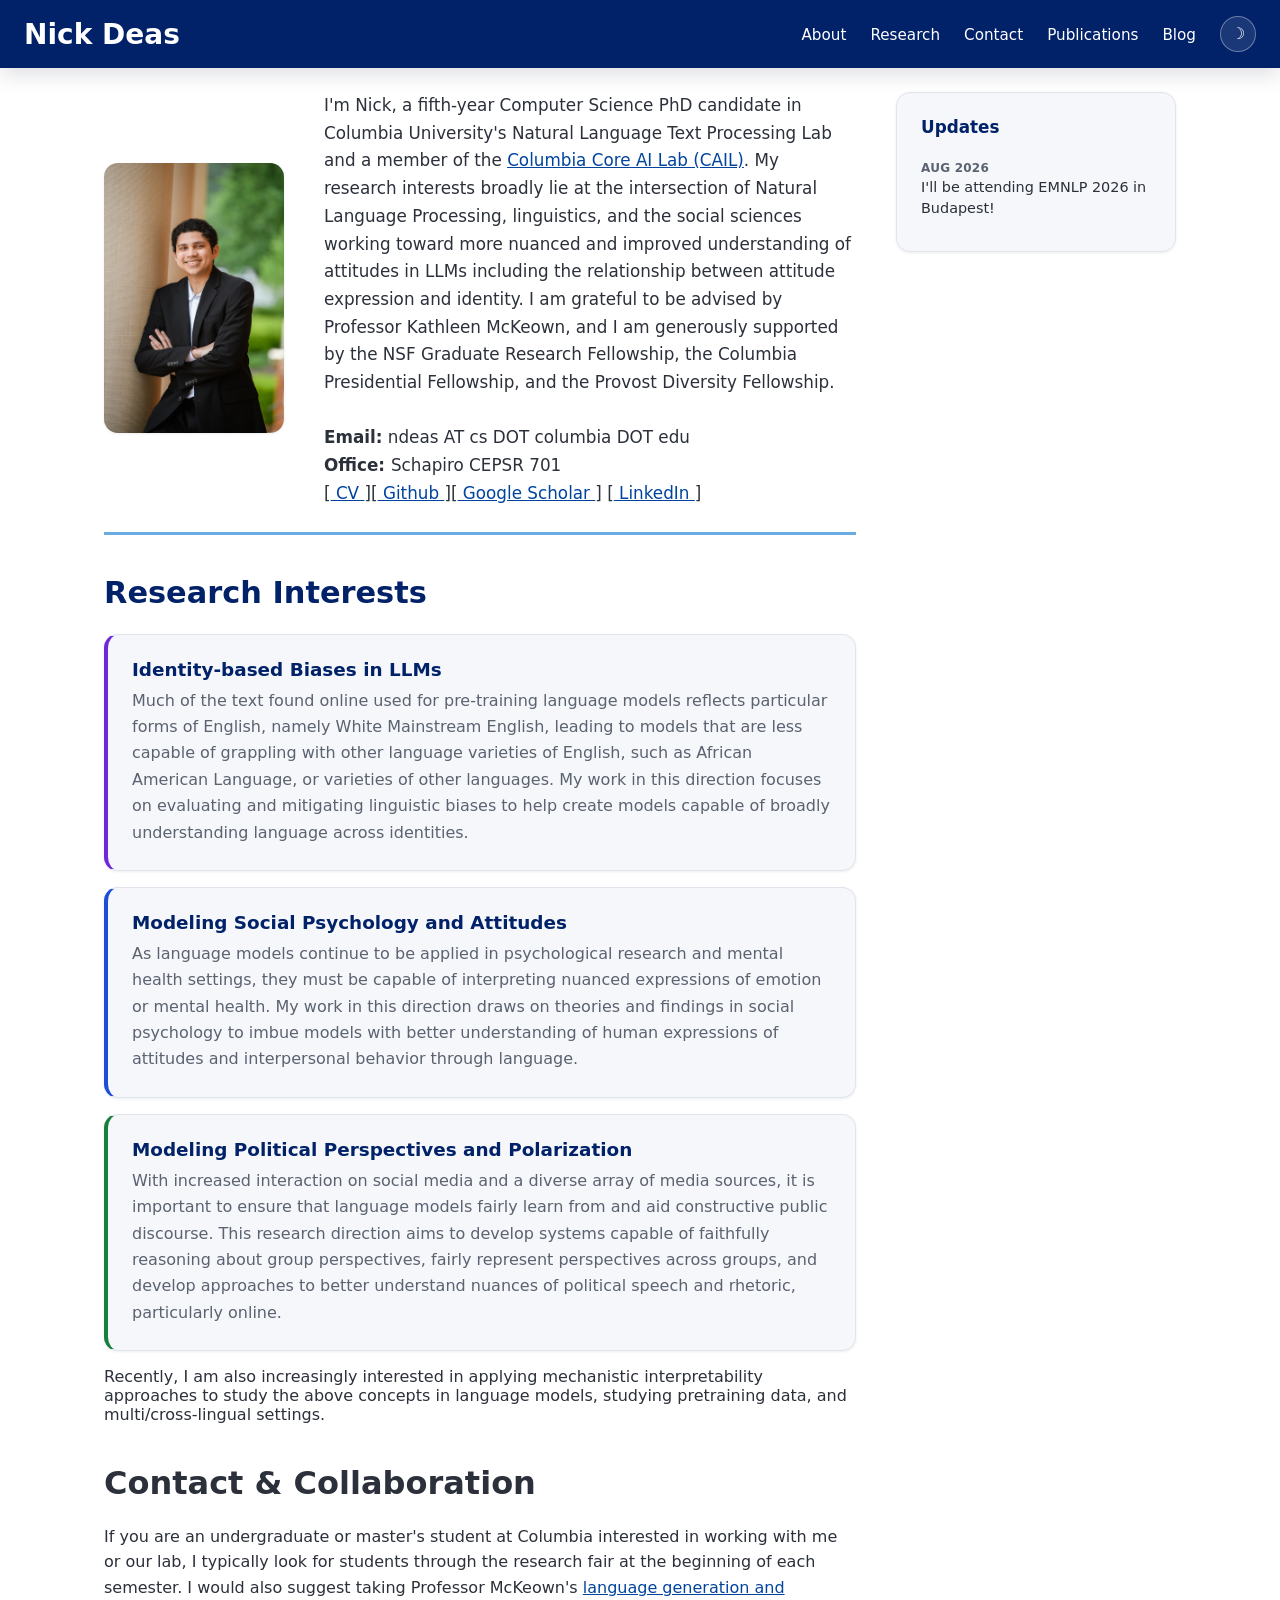
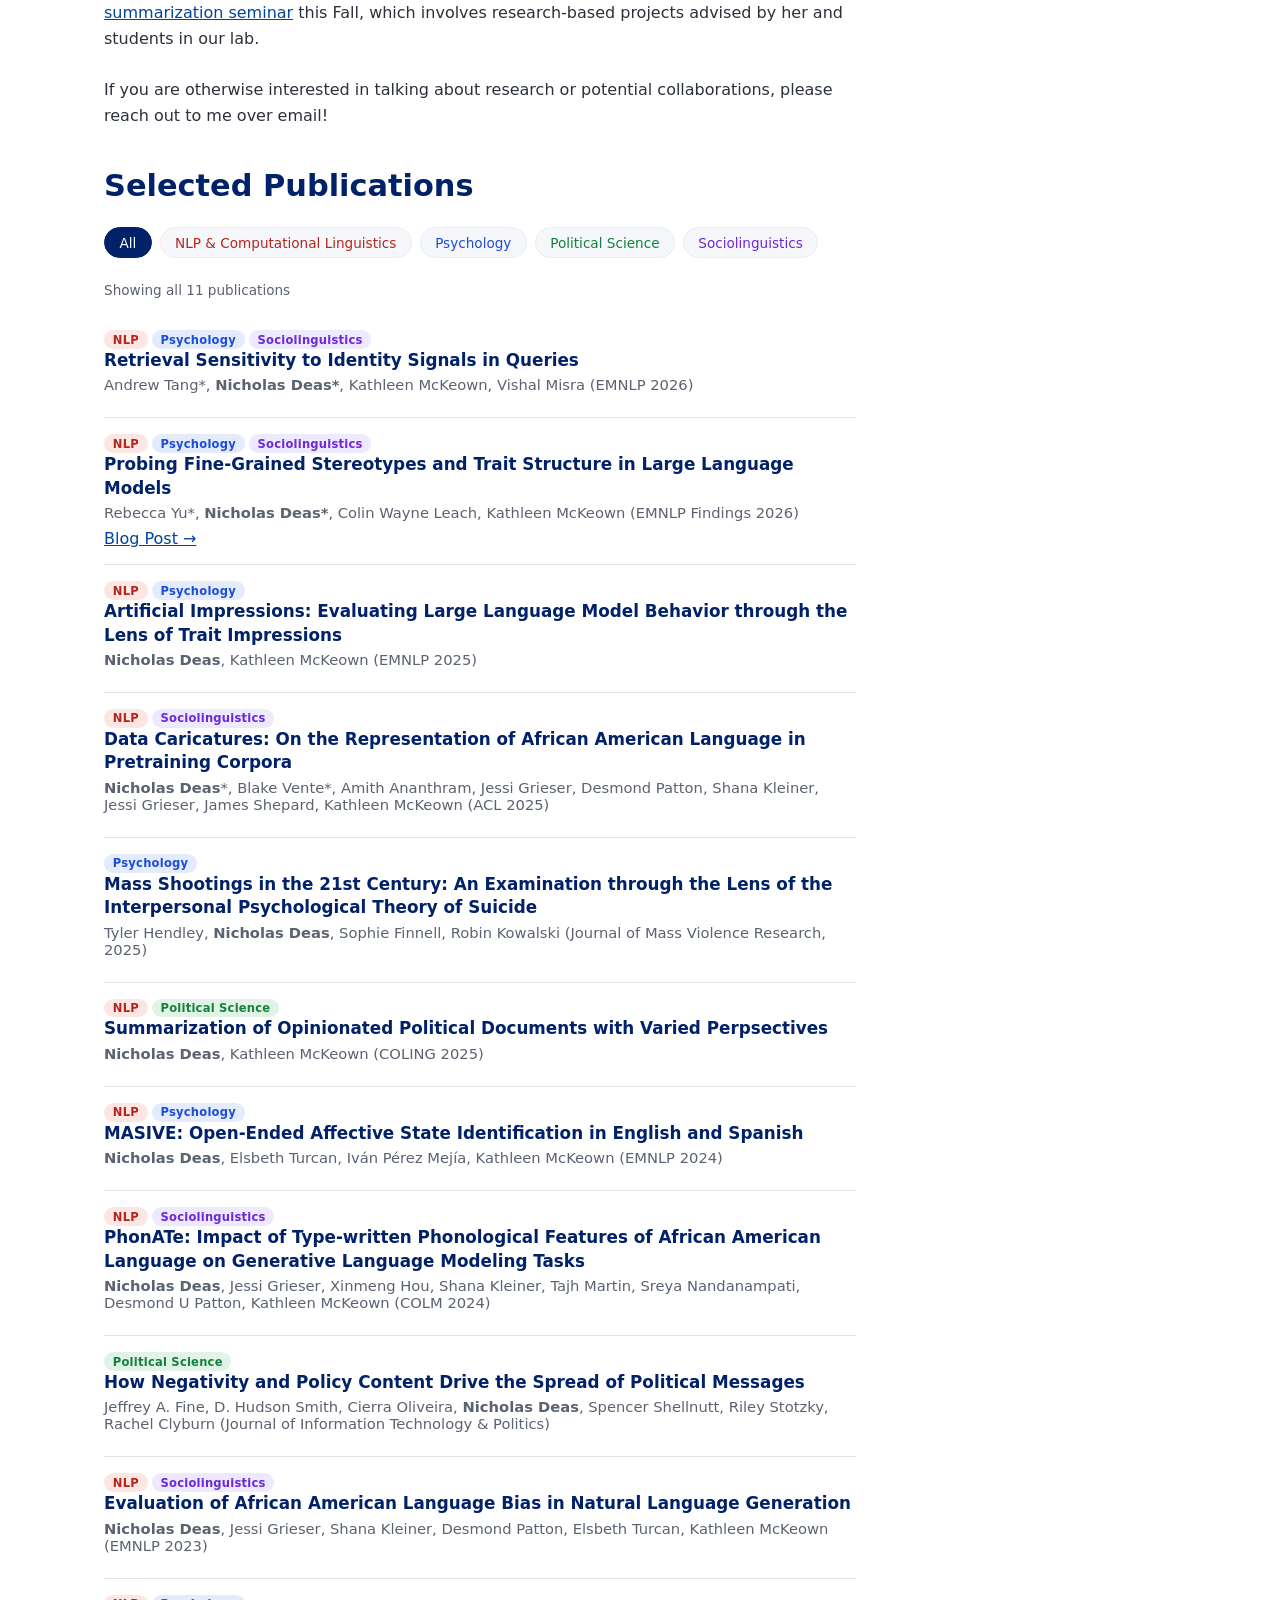
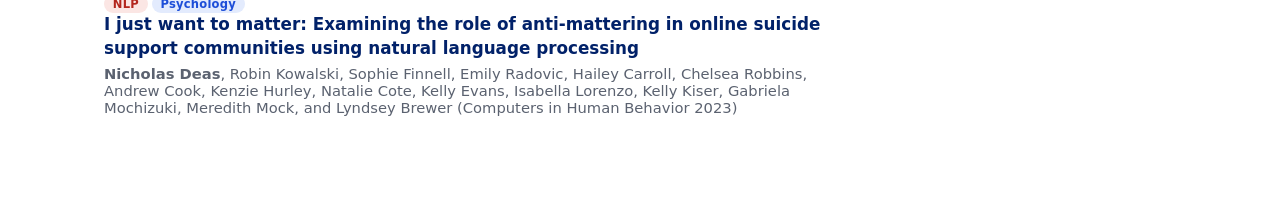
==== commit ec59ccb3: "Typo" ====
--- a/index.html
+++ b/index.html
@@ -91,7 +91,7 @@
 					</p>
 				</div>
 
-				Recently, I am also increasingly interested in applying mechanistic interpretability approaches to study the above concepts in language models, and studying pretraining data, and multi/cross-lingual settings.
+				Recently, I am also increasingly interested in applying mechanistic interpretability approaches to study the above concepts in language models, studying pretraining data, and multi/cross-lingual settings.
 			</div>
 
 			<div id = 'contact-box' class = 'content-box'>
